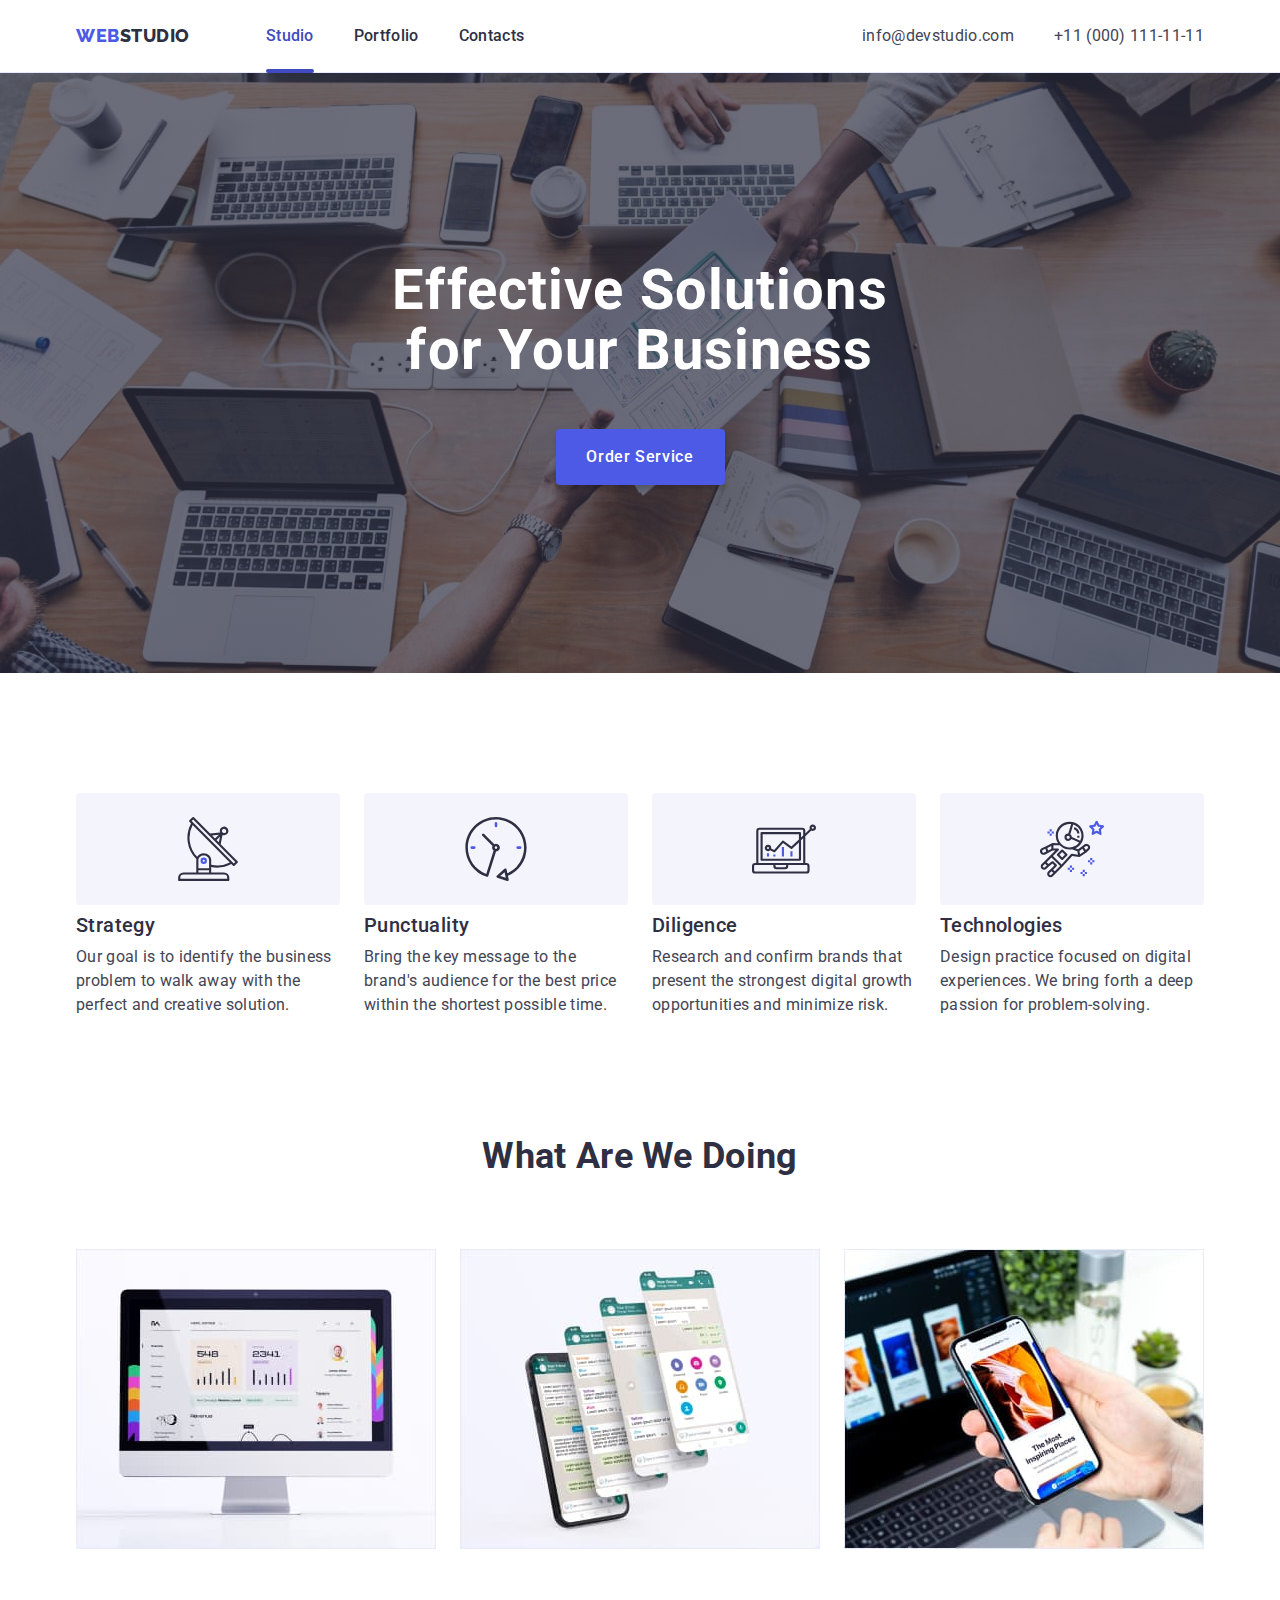
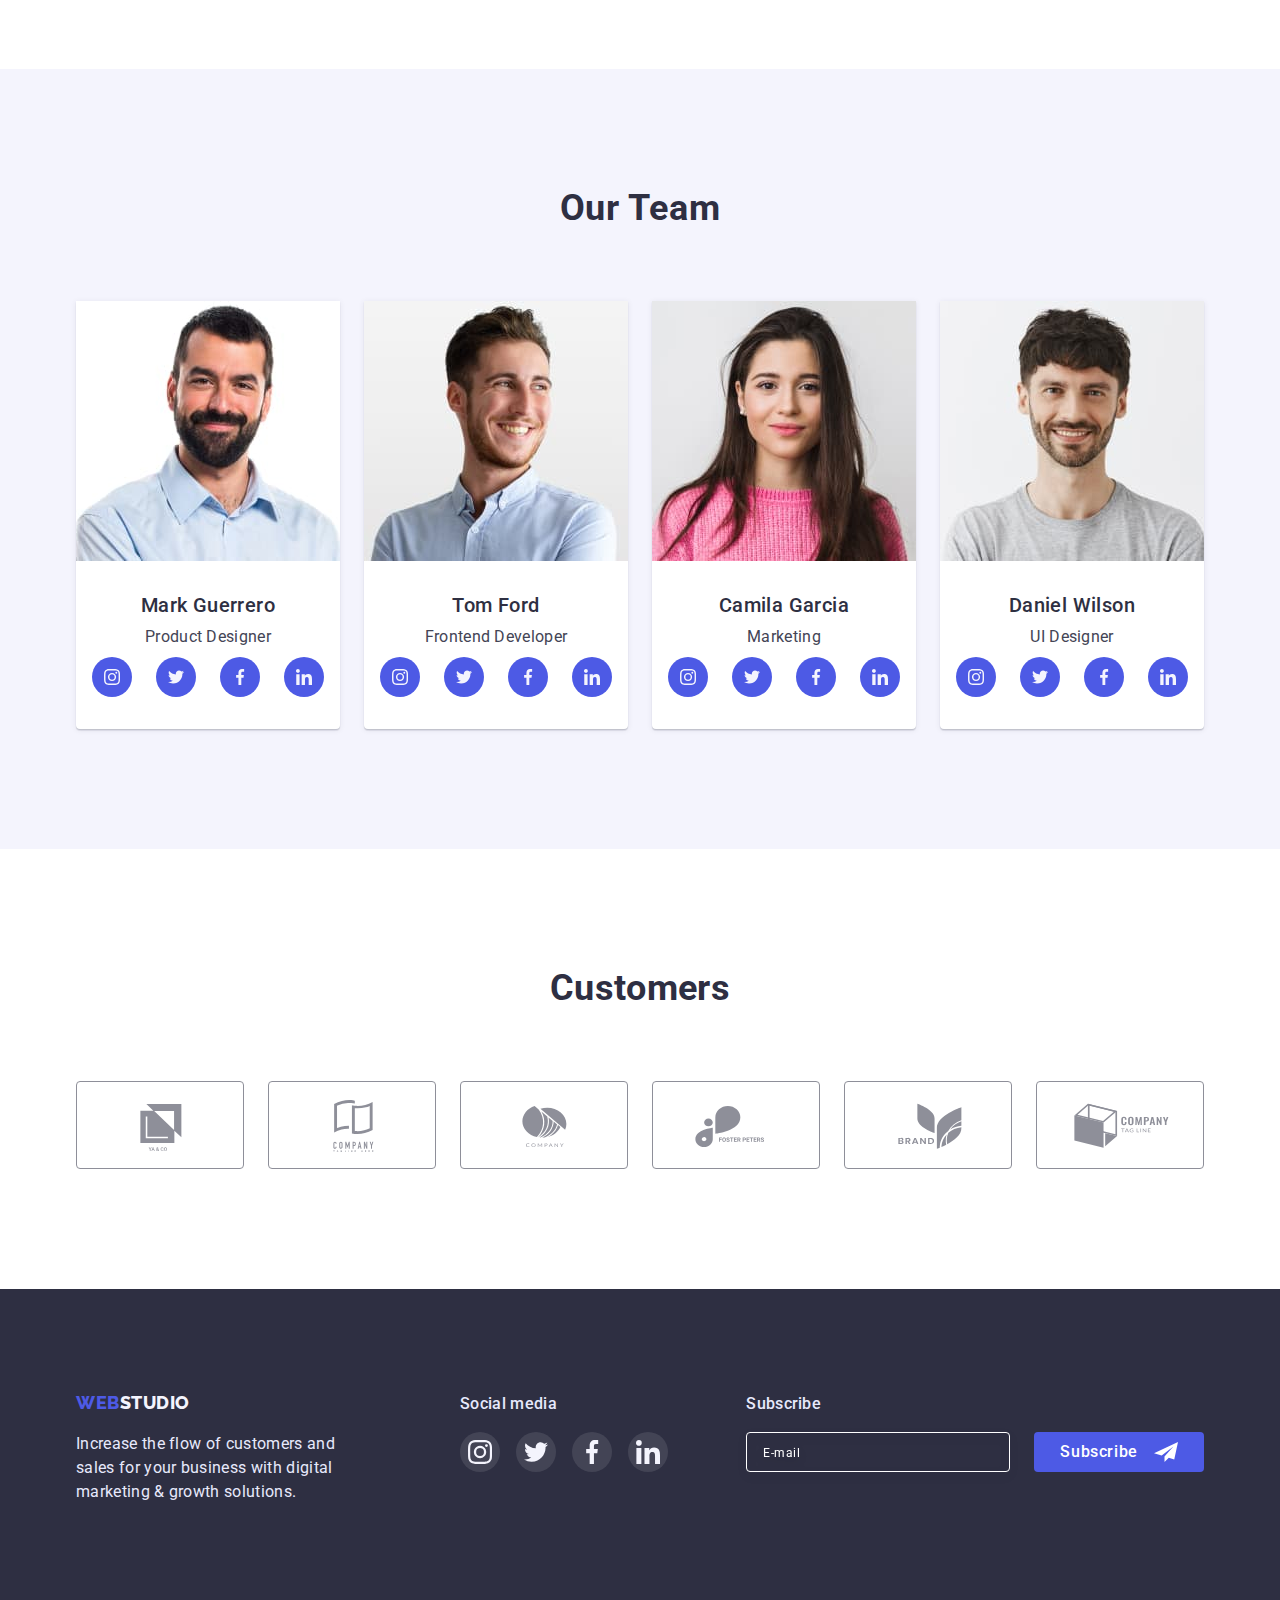
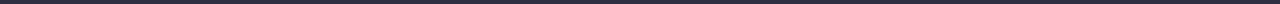
==== index.html @ b02ac288 "Initial commit" ====
<!DOCTYPE html>
<html lang="en">

<head>
    <meta charset="UTF-8">
    <meta http-equiv="X-UA-Compatible" content="IE=edge">
    <meta name="viewport" content="width=device-width, initial-scale=1.0">
    <title>Document</title>
    <link rel="preconnect" href="https://fonts.googleapis.com">
    <link rel="preconnect" href="https://fonts.gstatic.com" crossorigin>
    <link
        href="https://fonts.googleapis.com/css2?family=Raleway:wght@800&family=Roboto:wght@400;500;700;900&display=swap"
        rel="stylesheet">
    <link rel="stylesheet"
        href="https://cdnjs.cloudflare.com/ajax/libs/modern-normalize/1.1.0/modern-normalize.min.css">
    <link rel="stylesheet" href="./css/styles.css">
</head>

<body class="pages-one">
    <header class="header">
        <!-- Loogo and menu nav -->
        <div class="container main-nav">
            <nav class="nav  main-nav">
                <a class="nav-logo link" href="./index.html">Web<span class="nav-logo-letters">Studio</span></a>
                <ul class="nav-list list">
                    <li class="nav-item"><a class="nav-link link border-link-nav page-color-link"
                            href="./index.html">Studio</a></li>
                    <li class="nav-item"><a class="nav-link link" href="./portfolio.html">Portfolio</a></li>
                    <li class="nav-item"><a class="nav-link link" href="">Contacts</a></li>
                </ul>
            </nav>
            <!-- Call and mail -->
            <address class="adress ">
                <ul class="adress-list list">
                    <li class="adress-item"><a class="contact link"
                            href="mailto:info@devstudio.com">info@devstudio.com</a></li>
                    <li class="adress-item"><a class="contact link" href="tel:+110001111111">+11 (000) 111-11-11</a>
                    </li>
                </ul>
            </address>
        </div>
    </header>
    <main>
        <!-- Hero h1 button -->
        <section class="hero-style">
            <div class="container">
                <h1 class="hero-title">Effective Solutions for Your Business</h1>
                <button data-modal-open type="button" class="hero-buton">Order Service</button>
            </div>
        </section>
        <!-- Advantages -->
        <section class="advant section">
            <div class="container">
                <h2 hidden class="advant-primary-title">Advantages</h2>
                <ul class="advant-list list">
                    <li class="advant-item">
                        <div class="icon-advantage"><svg width="64" height="64">
                                <use href="./images/sprite.svg#icon-antenna"></use>
                            </svg>
                        </div>
                        <h3 class="advant-title title-three">Strategy</h3>
                        <p class="advant-text">Our goal is to identify the business problem to walk away with the
                            perfect
                            and creative solution.
                        </p>
                    </li>

                    <li class="advant-item">
                        <div class="icon-advantage"><svg width="64" height="64">
                                <use href="./images/sprite.svg#icon-clock"></use>
                            </svg></div>
                        <h3 class="advant-title title-three">Punctuality</h3>
                        <p class="advant-text">Bring the key message to the brand's audience for the best price within
                            the
                            shortest possible
                            time.</p>
                    </li>
                    <li class="advant-item">
                        <div class="icon-advantage"><svg width="64" height="64">
                                <use href="./images/sprite.svg#icon-diagram"></use>
                            </svg></div>
                        <h3 class="advant-title title-three">Diligence</h3>
                        <p class="advant-text">Research and confirm brands that present the strongest digital growth
                            opportunities and minimize
                            risk.</p>
                    </li>
                    <li class="advant-item">
                        <div class="icon-advantage"><svg width="64" height="64">
                                <use href="./images/sprite.svg#icon-astronaut"></use>
                            </svg></div>
                        <h3 class="advant-title title-three">Technologies</h3>
                        <p class="advant-text">Design practice focused on digital experiences. We bring forth a deep
                            passion
                            for
                            problem-solving.</p>
                    </li>
                </ul>
            </div>
        </section>
        <!-- What are we doing -->
        <section class="work section">
            <div class="container">
                <h2 class="work-title title-two">What are we doing</h2>
                <ul class="work-list list">
                    <li class="work-item">
                        <img src="./images/img_monitor.jpg" alt="Photo monitor" width="360" height="300">
                    </li>
                    <li class="work-item">
                        <img src="./images/img_phone.jpg" alt="Photo phone" width="360" height="300">
                    </li>
                    <li class="work-item">
                        <img src="./images/img_laptop_phone.jpg" alt="Photo laptop and phone" width="360" height="300">
                    </li>
                </ul>
            </div>
        </section>
        <!-- Our Team -->
        <section class="section team">
            <div class="container">
                <h2 class="team-title title-two">Our Team</h2>
                <ul class="team-list list">
                    <li class="team-item">

                        <img class="team-photo" src="./images/mark_guerrero.jpg" alt="Mark Guerrero" width="264"
                            height="260">

                        <div class="team-content">
                            <h3 class="team-name title-three">Mark Guerrero</h3>
                            <p class="team-text">Product Designer</p>
                            <ul class="social-list list">
                                <li class="social-item">
                                    <a href="" class="social-link">
                                        <svg class="social-item-icon" width="16" height="16">
                                            <use href="./images/sprite.svg#icon-instagram"></use>
                                        </svg>
                                    </a>
                                </li>

                                <li class="social-item">
                                    <a href="" class="social-link">
                                        <svg class="social-item-icon" width="16" height="16">
                                            <use href="./images/sprite.svg#icon-twitter"></use>
                                        </svg>
                                    </a>
                                </li>

                                <li class="social-item">
                                    <a href="" class="social-link">
                                        <svg class="social-item-icon" width="16" height="16">
                                            <use href="./images/sprite.svg#icon-facebook"></use>
                                        </svg>
                                    </a>
                                </li>

                                <li class="social-item">
                                    <a href="" class="social-link">
                                        <svg class="social-item-icon" width="16" height="16">
                                            <use href="./images/sprite.svg#icon-linkedin"></use>
                                        </svg>
                                    </a>
                                </li>
                            </ul>
                        </div>

                    </li>

                    <li class="team-item">
                        <img class="team-photo" src="./images/tom_ford.jpg" alt="Tom Ford" width="264" height="260">

                        <div class="team-content">
                            <h3 class="team-name title-three">Tom Ford</h3>
                            <p class="team-text">Frontend Developer</p>
                            <ul class="social-list list">
                                <li class="social-item">
                                    <a href="" class="social-link">
                                        <svg class="social-item-icon" width="16" height="16">
                                            <use href="./images/sprite.svg#icon-instagram"></use>
                                        </svg>
                                    </a>
                                </li>

                                <li class="social-item">
                                    <a href="" class="social-link">
                                        <svg class="social-item-icon" width="16" height="16">
                                            <use href="./images/sprite.svg#icon-twitter"></use>
                                        </svg>
                                    </a>
                                </li>

                                <li class="social-item">
                                    <a href="" class="social-link">
                                        <svg class="social-item-icon" width="16" height="16">
                                            <use href="./images/sprite.svg#icon-facebook"></use>
                                        </svg>
                                    </a>
                                </li>

                                <li class="social-item">
                                    <a href="" class="social-link">
                                        <svg class="social-item-icon" width="16" height="16">
                                            <use href="./images/sprite.svg#icon-linkedin"></use>
                                        </svg>
                                    </a>
                                </li>
                            </ul>
                        </div>

                    </li>

                    <li class="team-item">
                        <img class="team-photo" src="./images/camila_garcia.jpg" alt="Camila Garcia" width="264"
                            height="260">

                        <div class="team-content">
                            <h3 class="team-name title-three">Camila Garcia</h3>
                            <p class="team-text">Marketing</p>
                            <ul class="social-list list">
                                <li class="social-item">
                                    <a href="" class="social-link">
                                        <svg class="social-item-icon" width="16" height="16">
                                            <use href="./images/sprite.svg#icon-instagram"></use>
                                        </svg>
                                    </a>
                                </li>

                                <li class="social-item">
                                    <a href="" class="social-link">
                                        <svg class="social-item-icon" width="16" height="16">
                                            <use href="./images/sprite.svg#icon-twitter"></use>
                                        </svg>
                                    </a>
                                </li>

                                <li class="social-item">
                                    <a href="" class="social-link">
                                        <svg class="social-item-icon" width="16" height="16">
                                            <use href="./images/sprite.svg#icon-facebook"></use>
                                        </svg>
                                    </a>
                                </li>

                                <li class="social-item">
                                    <a href="" class="social-link">
                                        <svg class="social-item-icon" width="16" height="16">
                                            <use href="./images/sprite.svg#icon-linkedin"></use>
                                        </svg>
                                    </a>
                                </li>
                            </ul>
                        </div>

                    </li>

                    <li class="team-item">
                        <img class=" team-photo" src="./images/daniel_wilson.jpg" alt="Daniel Wilson" width="264"
                            height="260">

                        <div class="team-content">
                            <h3 class="team-name title-three">Daniel Wilson</h3>
                            <p class="team-text">UI Designer</p>
                            <ul class="social-list list">
                                <li class="social-item">
                                    <a href="" class="social-link link">
                                        <svg class="social-item-icon" width="16" height="16">
                                            <use href="./images/sprite.svg#icon-instagram"></use>
                                        </svg>
                                    </a>
                                </li>

                                <li class="social-item">
                                    <a href="" class="social-link link">
                                        <svg class="social-item-icon" width="16" height="16">
                                            <use href="./images/sprite.svg#icon-twitter"></use>
                                        </svg>
                                    </a>
                                </li>

                                <li class="social-item">
                                    <a href="" class="social-link link">
                                        <svg class="social-item-icon" width="16" height="16">
                                            <use href="./images/sprite.svg#icon-facebook"></use>
                                        </svg>
                                    </a>
                                </li>

                                <li class="social-item">
                                    <a href="" class="social-link link">
                                        <svg class="social-item-icon" width="16" height="16">
                                            <use href="./images/sprite.svg#icon-linkedin"></use>
                                        </svg>
                                    </a>
                                </li>
                            </ul>
                        </div>

                    </li>
                </ul>
            </div>
            <!-- Customer -->
        </section>
        <!-- Customer -->
        <section class="section">
            <div class="container">
                <h2 class="title-two work-title">Customers</h2>
                <ul class="customer-list list">
                    <li class="customer-item">
                        <a class="customer-link" href="">
                            <svg class="customer-item-icon" width="104" height="56">
                                <use href="./images/sprite.svg#logo-one "></use>
                            </svg>
                        </a>
                    </li>
                    <li class="customer-item">
                        <a class="customer-link link" href="">
                            <svg class="customer-item-icon" width="104" height="56">
                                <use href="./images/sprite.svg#logo-two "></use>
                            </svg>
                        </a>
                    </li>
                    <li class="customer-item">
                        <a class="customer-link link" href="">
                            <svg class="customer-item-icon" width="104" height="56">
                                <use href="./images/sprite.svg#logo-three "></use>
                            </svg>
                        </a>
                    </li>
                    <li class="customer-item">
                        <a class="customer-link link" href="">
                            <svg class="customer-item-icon" width="104" height="56">
                                <use href="./images/sprite.svg#logo-four "></use>
                            </svg>
                        </a>
                    </li>
                    <li class="customer-item">
                        <a class="customer-link link" href="">
                            <svg class="customer-item-icon" width="104" height="56">
                                <use href="./images/sprite.svg#logo-five "></use>
                            </svg>
                        </a>
                    </li>
                    <li class="customer-item">
                        <a class="customer-link link" href="">
                            <svg class="customer-item-icon" width="104" height="56">
                                <use href="./images/sprite.svg#logo-six "></use>
                            </svg>
                        </a>
                    </li>
                </ul>
            </div>
        </section>
    </main>
    <!-- Footer -->
    <footer class="footer">
        <div class="container footer-info">
            <div class="footer-logo">
                <a class="nav-logo-footer link" href="./index.html">Web<span class="logo-footer">Studio</span></a>
                <p class="text-footer">Increase the flow of customers and sales for your business with digital marketing
                    & growth solutions.</p>
            </div>
            <!-- social-list -->
            <div class="social-list-block">
                <p class="footer-name-social">Social media</p>
                <ul class="footer-social-list list">
                    <li class="footer-list-item">
                        <a href="" class="foter-social-link link">
                            <svg class="" width="24" height="24">
                                <use href="./images/sprite.svg#icon-instagram"></use>
                            </svg>
                        </a>
                    </li>

                    <li class="footer-list-item">
                        <a href="" class="foter-social-link link">
                            <svg class="" width="24" height="24">
                                <use href="./images/sprite.svg#icon-twitter"></use>
                            </svg>
                        </a>
                    </li>

                    <li class="footer-list-item">
                        <a href="" class="foter-social-link link">
                            <svg class="" width="24" height="24">
                                <use href="./images/sprite.svg#icon-facebook"></use>
                            </svg>
                        </a>
                    </li>

                    <li class="footer-list-item">
                        <a href="" class="foter-social-link link">
                            <svg class="" width="24" height="24">
                                <use href="./images/sprite.svg#icon-linkedin"></use>
                            </svg>
                        </a>
                    </li>

                </ul>
            </div>
            <!-- Subscribe -->
            <div class="block-subscribe">
                <p class="footer-name-social">Subscribe</p>
                <form class="form-subscribe">
                    <input type="email" aria-label="Input you email" id="input-email" class="subscr-email"
                        placeholder="E-mail" name="subscr-email">
                    <button type="submit" class="subscr-send-btn">Subscribe
                        <svg class="icon-subscripe" width="24" height="24">
                            <use href="./images/sprite.svg#icon-subscripe"></use>
                        </svg>
                    </button>

                </form>
            </div>
        </div>
    </footer>
    <!-- Backdrop -->
    <div data-modal class="backdrop is-hidden">
        <div class="modal">
            <button data-modal-close type="button" class="modal-close-btn">
                <svg class="modal-close-icon" width="8" height="8">
                    <use href="./images/sprite.svg#modal-close"></use>
                </svg>
            </button>
            <p class="title-modal-window">Leave your contacts and we will call you back</p>
            <form>
                <div class="block-user-name">
                    <label for="user-name" class="name-input">Name</label>
                    <div class="input-icon-position">
                        <input type="text" id="user-name" class="user-name input-size" name="user-name">
                        <svg class="input-icon" width="18" height="24">
                            <use href="./images/sprite.svg#person-black"></use>
                        </svg>
                    </div>

                </div>
                <div class="block-user-name">
                    <label for="user-phone" class="name-input">Phone</label>
                    <div class="input-icon-position">
                        <input type="tel" id="user-phone" class="user-phone input-size" name="user-phone">
                        <svg class="input-icon" width="18" height="24">
                            <use href="./images/sprite.svg#phone-black"></use>
                        </svg>
                    </div>

                </div>
                <div class="block-user-name">
                    <label for="user-email" class="name-input">Email</label>
                    <div class="input-icon-position">
                        <input type="email" id="user-email" class="user-email input-size" name="user-email">
                        <svg class="input-icon" width="18" height="24">
                            <use href="./images/sprite.svg#email-black"></use>
                        </svg>
                    </div>

                </div>
                <div class="block-user-coment">
                    <label for="user-coment" class="name-input">Comment</label>
                    <textarea name="comment" id="user-coment" cols="30" rows="10" class="user-coment"
                        placeholder="Text input"></textarea>
                </div>
                <div class="block-checkbox">
                    <input type="checkbox" id="check-privacy" class="check-input" name="Privacy Policy" value="
                        I confirm">
                    <label for="check-privacy" class="check-privacy">
                        <span class="border-check">
                            <svg class="icon-chek" width="10" height="8">
                                <use href="./images/sprite.svg#icon-chek"></use>
                            </svg>
                        </span>
                        <span>
                            I accept the terms and conditions of the
                            <a href="" class="link-privacy">Privacy Policy</a>
                        </span>
                    </label>
                </div>
                <button type="submit" class="btn-send">Send</button>

            </form>

        </div>
    </div>

    <script src="./js/modal.js"></script>
</body>

</html>
---- css/styles.css ----
/*---------- CSS variables------------ */
:root{
    /* Basic color text  */
    --color-text: #434455;
    /* Color title  */
    --color-title: #2E2F42;
    /* Basic fon page */
    --color-pages: #FFFFFF;
    /* Color link */
    --color-link:#2E2F42;
    /* Color link focus & hover */
    --color-link-focus:#404BBF;
    /* Color batton  */
    --color-btn-normal: #F4F4FD;
    --color-btn-focus: #404BBF;
    --text-btn-normal: #4D5AE5;
    --text-btn-focus: #FFFFFF;
    /*--- Set gep---- */
    --set-gep-colum: 24px;
    --set-gep-row: 48px;
    --time-and-cubic: 250ms cubic-bezier(0.4, 0, 0.2, 1);
}
h1,h2,h3,h4,p{
    margin-top: 0;
    margin-bottom: 0;
}
ul,ol{
    margin-top: 0;
    margin-bottom: 0;
    margin-left: 0;
}

img{
    display: block;
    max-width: 100%;
    height: auto;
}

/*------- Color tex & body-----------  */
body{
    background-color: var(--color-pages);
    color: var(--color-text);
    font-family: Roboto, sans-serif;
    line-height: 1.5;
    letter-spacing: 0.02em;
}
/* Container set  */
.container {
    margin-left: auto;
    margin-right: auto;
    max-width: 1158px;
    padding-left: 15px;
    padding-right: 15px;
}

/* Section Set */
.section {
    padding-top: 120px;
    padding-bottom: 120px;
}

/*---------- List none-------------- */
.list{
    list-style: none;
    padding: 0;
    margin: 0;
}

.link{
    text-decoration: none;
}

/*----------- Style logo----------- */
.nav-logo {
    display: block;
    padding-top: 24px;
    padding-bottom: 24px;
    margin-right: 76px;
    
    color: #4D5AE5;
    font-family: Raleway, sans-serif;
    text-transform: uppercase;
    font-size: 18px;
    line-height: 1.17;
    font-weight: 800;
    letter-spacing: 0.03em;
}
.nav-logo-letters{
    color:#2e2f42;
}

/*-------- Menu nav----------- */
.header{
    border-bottom: solid 1px #E7E9FC;
    box-shadow: 0px 2px 1px rgba(46, 47, 66, 0.08),
    0px 1px 1px rgba(46, 47, 66, 0.16), 
    0px 1px 6px rgba(46, 47, 66, 0.08);
}
.main-nav{
    display: flex;
    align-items: center;
    justify-content: space-between;
}
.nav-link{
    display: block;
    padding-top: 24px;
    padding-bottom: 24px;
    color: var(--color-link);
    font-weight: 500;
    font-size: 16px;
    line-height: 1.5;
    transition: color var(--time-and-cubic) ;
}
.page-color-link{
    color: rgba(64, 75, 191, 1);
}

.nav-link:hover,
.nav-link:focus {
    color: var(--color-link-focus)
}

.nav-item{
    position: relative;
}
.border-link-nav::after{
    display: inline-block;
    width: 100%;
    content: "";
    border: 2px solid rgba(64, 75, 191, 1);
    border-radius: 2px;
    position: absolute;
    left: 0;
    bottom: -1px;
}

.nav-list{
    display: flex;   
}
.nav-item:not(:last-child){
    margin-right: 40px;
}

/*--------- Address------------ */

.adress-list {
    display: flex;
}
.adress{
    font-style: normal;
}
.adress-item:not(:last-child){
    margin-right: 40px;
}
.contact{
    display: block;
    padding-top: 24px;
    padding-bottom: 24px;
    color: #434455;
    font-size: 16px;
    line-height: 1.5;
    letter-spacing: 0.02em;
    transition: color var(--time-and-cubic) ;
}
.contact:hover,
.contact:focus{
    color: #404BBF;
}

/*------------ Hero------------  */

.hero-style{
    margin-left: auto;
    margin-right: auto;
    max-width: 1440px;
    height: 600px;
    background-image: linear-gradient(to right, rgba(46, 47, 66, 0.7), rgba(46, 47, 66, 0.7)),
    url(../images/people-office.jpg);
    background-repeat: no-repeat;
    background-position: center;
    background-size: cover;
    background-color: #2E2F42;

    padding-bottom: 188px;
    padding-top: 188px;
    text-align: center; 
}
.hero-title{
    font-size: 56px;
    line-height: 1.07;
    color: #FFFFFF;
    letter-spacing: 0.02em;
    margin-bottom: 48px;
    max-width: 496px;        /*  provisional style */
    margin-left: auto;       /*  provisional style */
    margin-right: auto;      /*  provisional style */
}
.hero-buton{
    background: #4D5AE5;
    font-family: Roboto, sans-serif;
    border: none;
    box-shadow: 0px 4px 4px rgba(0, 0, 0, 0.15);
    border-radius: 4px;
    min-width: 169px;
    height: 56px;
    font-weight: 500;
    font-size: 16px;
    line-height: 1.5;
    letter-spacing: 0.04em;
    color: #FFFFFF;
    cursor: pointer;
    transition: background-color var(--time-and-cubic);
}
.hero-buton:focus,
.hero-buton:hover{
    background-color: #404BBF;
}


/*------------ Title------------  */

.advant-primary-title{
    text-align: center;
    letter-spacing: 0.02em;
}

.work-title{
    text-align: center;
    text-transform: capitalize; 
}
.title-two{ 
    color: var(--color-title);
    font-size: 36px;
    line-height: 1.11;     
    margin-bottom: 72px;
}
.title-three{   
    color: var(--color-title);
    font-weight: 500;
    font-size: 20px;
    line-height: 1.2;
    letter-spacing: 0.02em;
}
.team-title{
    text-align: center;
    letter-spacing: 0.02em;
    text-transform: capitalize;
}
/* Advantages */
.advant-list{
    display: flex;
    flex-wrap: wrap;
    gap: 24px;
}
.advant-item{
    flex-basis: calc( (100% - 72px) / 4 );
}
.advant-title{
    margin-bottom: 8px;
}
.icon-advantage{
    border-radius: 4px;
    background-color: #F4F4FD;
    display: flex;
    height: 112px;
    align-items: center;
    justify-content: center;
    margin-bottom: 8px;

}

/* What are we doing */
.work{
    padding-top: 0;
}
.work-list{
    display: flex;
    flex-wrap: wrap;
    gap: 24px;
}
.work-item{
    flex-basis: calc((100% - 48px) / 3);
}

/* Our Team */
.team-list{
    display: flex;
    flex-wrap: wrap;
    gap: 24px;
}
.team-item{
    flex-basis: calc((100% - 72px) / 4);
    background-color: #FFFFFF;
    box-shadow: 0px 1px 6px rgba(46, 47, 66, 0.08),
     0px 1px 1px rgba(46, 47, 66, 0.16),
      0px 2px 1px rgba(46, 47, 66, 0.08);
    border-radius: 0px 0px 4px 4px;
}

.team-content{
    padding: 32px 16px 32px 16px;
    text-align: center;
}

.team{
    background-color: #F4F4FD;
}

.team-name{
    margin-bottom: 8px;
}

.social-list{
    display: flex;
    justify-content: center;
    gap: 24px;
    margin-top: 8px;
    
}
.social-item{
    width: 40px;
    height: 40px;
}
.social-link{
    display: flex;
    justify-content: center;
    align-items: center;
    width: 100%;
    height: 100%;
    border-radius: 50%;
    background-color: #4D5AE5;
    transition: background-color var(--time-and-cubic);
}
.social-link:hover,
.social-link:focus{
    background-color: #404BBF;
}

/* Customer */
.customer-list{
    display: flex;
    justify-content: center;
    gap: 24px;

}

.customer-item{
width: 168px;
height: 88px;
}

.customer-link{
display: flex;
justify-content: center;
align-items: center;
width: 100%;
height: 100%;
fill: #8E8F99;
border: 1px solid #8E8F99;
border-radius: 4px;
transition: fill var(--time-and-cubic), border-color var(--time-and-cubic);
}

.customer-link:hover,
.customer-link:focus{
    fill: #404BBF;
    border-color: #404BBF;
}

/*------------ Footer------------  */
.footer {
    padding-top: 100px;
    padding-bottom: 100px;

    background-color: #2E2F42;
    color: #E7E9FC;
}
.footer-info{
    display: flex;
    align-items: baseline;
}
.nav-logo-footer {
    color: #4d5ae5;
    font-family: Raleway, sans-serif;
    text-transform: uppercase;
    font-size: 18px;
    line-height: 1.17;
    font-weight: 800;
    align-items: center;
    letter-spacing: 0.03em;
    display: inline-block;
    margin-bottom: 16px;
}
.logo-footer {
    color: #F4F4FD;
    font-size: 18px;
    line-height: 1.5;
}
.text-footer {
    max-width: 264px;
}
.footer-logo{
    margin-right: 120px;
}
.footer-social-list{
    display: flex;
    gap: 16px;
}
.footer-list-item{
    width: 40px;
    height: 40px;
}
.foter-social-link{
    display: flex;
    justify-content: center;
    align-items: center;
    width: 100%;
    height: 100%;
    border-radius: 50%;
    background-color: rgba(255, 255, 255, 0.1);
    transition: background-color var(--time-and-cubic);
}
.foter-social-link:hover,
.foter-social-link:focus{
    background-color: #31D0AA;
}
.footer-name-social{
    font-weight: 500;
    font-size: 16px;
    margin-bottom: 16px;
}



/*------ Subscribe */
.block-subscribe{
    margin-left: auto;
}

.form-subscribe{
    display: flex;
    align-items: center;
}

.subscr-email{
    height: 40px;
    min-width: 264px;
    padding-left: 16px;
    color: #FFFFFF;
    margin-right: 24px;

    border: 1px solid #FFFFFF;
    filter: drop-shadow(0px 4px 4px rgba(0, 0, 0, 0.15));
    border-radius: 4px;
    background-color: transparent;  
}

.subscr-email::placeholder{
    color: #FFFFFF;
    opacity: 1;
    font-weight: 400;
    font-size: 12px;
    line-height: 1.5;
    letter-spacing: 0.04em;
}

.subscr-send-btn {
    display: flex;
    font-weight: 500;
    font-size: 16px;
    line-height: 1.5;
    letter-spacing: 0.04em;

    min-width: 165px;
    height: 40px;
    background: #4D5AE5;
    border-radius: 4px;
    border-color: transparent;
    color: #FFFFFF;
    justify-content: start;
    align-items: center;
    padding-left: 24px;
    padding-right: 48px;
    transition: background-color var(--time-and-cubic), color var(--time-and-cubic),
    border-color var(--time-and-cubic), box-shadow var(--time-and-cubic);
}

.subscr-send-btn:focus,
.subscr-send-btn:hover {
    background-color: var(--color-btn-focus);
    color: var(--text-btn-focus);
    border-color: transparent;
    box-shadow: 0px 3px 1px rgba(0, 0, 0, 0.1),
        0px 2px 1px rgba(0, 0, 0, 0.08),
        0px 2px 2px rgba(0, 0, 0, 0.12);
}
.subscr-send-btn{
    display: flex;
    gap: 16px;
    padding: 8px 24px 8px 24px;
    cursor: pointer;
}

/*---------Portfolio---------  */


/* -----Button and color----- */

.button {
    background-color: var(--color-btn-normal);
    color: var(--text-btn-normal);
    font-family: Roboto, sans-serif;
    font-weight: 500;
    font-size: 16px;
    line-height: 1.5;
    letter-spacing: 0.04em;
    cursor: pointer;
    border: 1px solid #E7E9FC;
    border-radius: 4px;
    padding: 12px 24px 12px 24px;
    transition: background-color var(--time-and-cubic), color var(--time-and-cubic), 
    border-color var(--time-and-cubic), box-shadow var(--time-and-cubic);
}

.button:focus,
.button:hover {
    background-color: var(--color-btn-focus);
    color: var(--text-btn-focus);
    border-color: transparent;
    box-shadow: 0px 3px 1px rgba(0, 0, 0, 0.1),
    0px 2px 1px rgba(0, 0, 0, 0.08),
    0px 2px 2px rgba(0, 0, 0, 0.12);
}

.btn-filter{
    display: flex;
    justify-content: center;
    margin-bottom: 72px;
}


.btn-item:not(:last-child){
    margin-right: var(--set-gep-colum);
}

/* --------Portfolio list------ */

.portfoli-section{
    padding-top: 96px;
    padding-bottom: 120px;
}
.portfolio-list{
    display: flex;
    flex-wrap: wrap;
    margin-left: calc(-1 * var(--set-gep-colum)); 
    margin-top: calc(-1 * var(--set-gep-row));  
}

.portfolio-item{
    flex-basis: calc(100% / 3 - (var(--set-gep-colum)));
    margin-left: var(--set-gep-colum);
    margin-top: var(--set-gep-row);
    
}
.portfolio-link{
    display: block;
    transition: box-shadow var(--time-and-cubic);
}

.portfolio-link:hover,
.portfolio-link:focus{
    box-shadow: 0px 1px 6px rgba(46, 47, 66, 0.08), 
    0px 1px 1px rgba(46, 47, 66, 0.16), 
    0px 2px 1px rgba(46, 47, 66, 0.08);
}

.card-content{
    padding: 32px 16px 32px 16px;
    border: 1px solid #E7E9FC;
    border-top: none;
}

.portfolio-text{
    margin-top: 8px;
    color: var(--color-text);
    font-size: 16px;
    line-height: 1.5;
    letter-spacing: 0.02em;   
}
.card-portfolio{
    position: relative;
    overflow: hidden;
}
/* ------Overflow card portfolio--------- */

.overflow{
    color: rgba(244, 244, 253, 1);
    padding-top: 40px;
    padding-left: 32px;
    padding-right: 32px;

    width: 100%;
    height: 100%;

    background-color: rgba(77, 90, 229, 1);
    position: absolute;
    
   transition: transform var(--time-and-cubic);

}

.portfolio-link:hover .overflow,
.portfolio-link:focus .overflow{
    transform: translateY(-100%);
}

/* --------Modal window------ */
.backdrop{
    position: fixed;
    top: 0;
    left: 0;
    z-index: 100;
    width: 100%;
    height: 100%;
    background-color: rgba(46, 47, 66, 0.4);
    transition: opacity var(--time-and-cubic), visibility var(--time-and-cubic);
}
.modal{
    position: absolute;
    top: 50%;
    left: 50%;

    padding: 72px 24px 24px 24px;
    text-align: center;

    transform: translate(-50%, -50%) skewX(0deg);;
    transition: transform var(--time-and-cubic);
    
    width: 408px;
    min-height: 576px;
    background-color: #FCFCFC;

    border-radius: 4px;

    box-shadow: 0px 1px 1px rgba(0, 0, 0, 0.14), 0px 1px 3px 
    rgba(0, 0, 0, 0.12), 0px 2px 1px 
    rgba(0, 0, 0, 0.2); 
    

}

.backdrop.is-hidden .modal{
    transform: translate(-50%, -50%) skewX(30deg);
} 
.modal-close-btn{
    display: flex;
    justify-content: center;
    align-items: center;

    position: absolute;
    top: 24px;
    right: 24px;

    width: 24px;
    height: 24px;
    background-color: transparent;
    padding: 0;

    border: 1px solid rgba(0, 0, 0, 0.1);
    border-radius: 50%;
    fill: rgba(46, 47, 66, 1);

    transition: background-color var(--time-and-cubic), 
    border-color var(--time-and-cubic), fill var(--time-and-cubic);
}

.modal-close-btn:hover,
.modal-close-btn:focus{
    border-color: rgba(64, 75, 191, 1);
    background-color: rgba(64, 75, 191, 1);
    fill: rgba(255, 255, 255, 1);
    cursor: pointer;
}

.is-hidden{
    opacity: 0;
    visibility: hidden;
    pointer-events: none;
}
/*------- Input modal--------  */
.title-modal-window{
    font-weight: 500;
    margin-bottom: 16px;
    line-height: 1.5;
    text-align: center;
    letter-spacing: 0.02em;
    color: #2E2F42;
}

.name-input{
    font-weight: 400;
    font-size: 12px;
    line-height: 1.16;
    letter-spacing: 0.04em;
    color: #8E8F99;

    display: block;
    margin-bottom: 4px;
}

.block-user-name{
    display: block;
    margin-bottom: 8px;
    text-align: start;
}
.block-user-coment{
    margin-bottom: 16px;
    text-align: start;
    position: relative;
    padding: 0;
}
.block-checkbox{
    margin-bottom: 24px;
}
.input-icon-position{
   position: relative; 
}

.input-icon{
    display: inline-block;
    position: absolute;
    left: 16px;
    top: 50%;
    transform: translateY(-50%);
    fill: #2E2F42;
}

.input-size{
    width: 100%;
    height: 40px;
    padding-left: 38px;
    border: transparent;
    border: 1px solid rgba(46, 47, 66, 0.2);
    border-radius: 4px;
    outline: transparent;
}
/* -----------border focus----------*/
.input-size:focus,
.user-coment:focus{
border-color: rgba(77, 90, 229, 1);
}

.input-size:focus + .input-icon{
    fill: #4D5AE5;
    
}
.user-coment{
    display: block;
    width: 100%;
    height: 120px;

    font-weight: 400;
    font-size: 12px;
    line-height: 1.16;
    letter-spacing: 0.04em;
    padding-top: 8px;
    padding-left: 16px;
    padding-right: 16px;
    resize: none;
    border: transparent;
    border: 1px solid rgba(46, 47, 66, 0.2);
    border-radius: 4px;
    outline: transparent;
}
.user-coment::placeholder{
    font-weight: 400;
    font-size: 12px;
    line-height: 1.17;
    letter-spacing: 0.04em;
    color: rgba(46, 47, 66, 0.4);
}
/* ---------Chek box Privacy Policy -----------*/
.check-privacy{
    display: flex;
    align-items: baseline;
    font-weight: 400;
    font-size: 12px;
    line-height: 1.16;
    letter-spacing: 0.04em;
    color: #8E8F99;

}
/* -----------border-check custom----------*/
.border-check{
    display: flex;
    align-items: center;
    justify-content: center;

    width: 16px;
    height: 16px;
    border: 1px solid #2E2F42;
    border-radius: 2px;
    margin-right: 8px;
    
    fill: transparent;

    transition: background-color var(--time-and-cubic),
    border var(--time-and-cubic), fill var(--time-and-cubic);
}
/* -----------check original hiden----------*/
.check-input{
    position: absolute;
    width: 1px;
    height: 1px;
    margin: -1px;
    border: 0;
    padding: 0;
    
    white-space: nowrap;
    clip-path: inset(100%);
    clip: rect(0 0 0 0);
    overflow: hidden;
}

/* -----------Checked custom checkbox----------*/

.check-input:checked  + .check-privacy .border-check{
    border: none;
    background-color: #404BBF;
    fill: #F4F4FD;
}
/* -----------Style link Privacy Policy----------*/
.link-privacy{
    color: #4D5AE5;
    transition: var(--time-and-cubic);
}
.link-privacy:hover, .link-privacy:focus{
    color: var(--color-link-focus)
}

/* ---------Btn-modal---------- */
.btn-send{

    min-width: 169px;
    height: 56px;

    font-weight: 500;
    font-size: 16px;
    line-height: 1.5;
    letter-spacing: 0.04em;
    color: #FFFFFF;

    background: #4D5AE5;
    box-shadow: 0px 4px 4px rgba(0, 0, 0, 0.15);
    border-radius: 4px;
    border-color: transparent;
    padding: 16px 32px;
    cursor: pointer;
    transition: background-color var(--time-and-cubic), color var(--time-and-cubic),
    border-color var(--time-and-cubic), box-shadow var(--time-and-cubic);
}

.btn-send:hover,
.btn-send:focus{
    background-color: var(--color-btn-focus);
    color: var(--text-btn-focus);
    border-color: transparent;
    box-shadow: 0px 4px 4px rgba(0, 0, 0, 0.15);
}
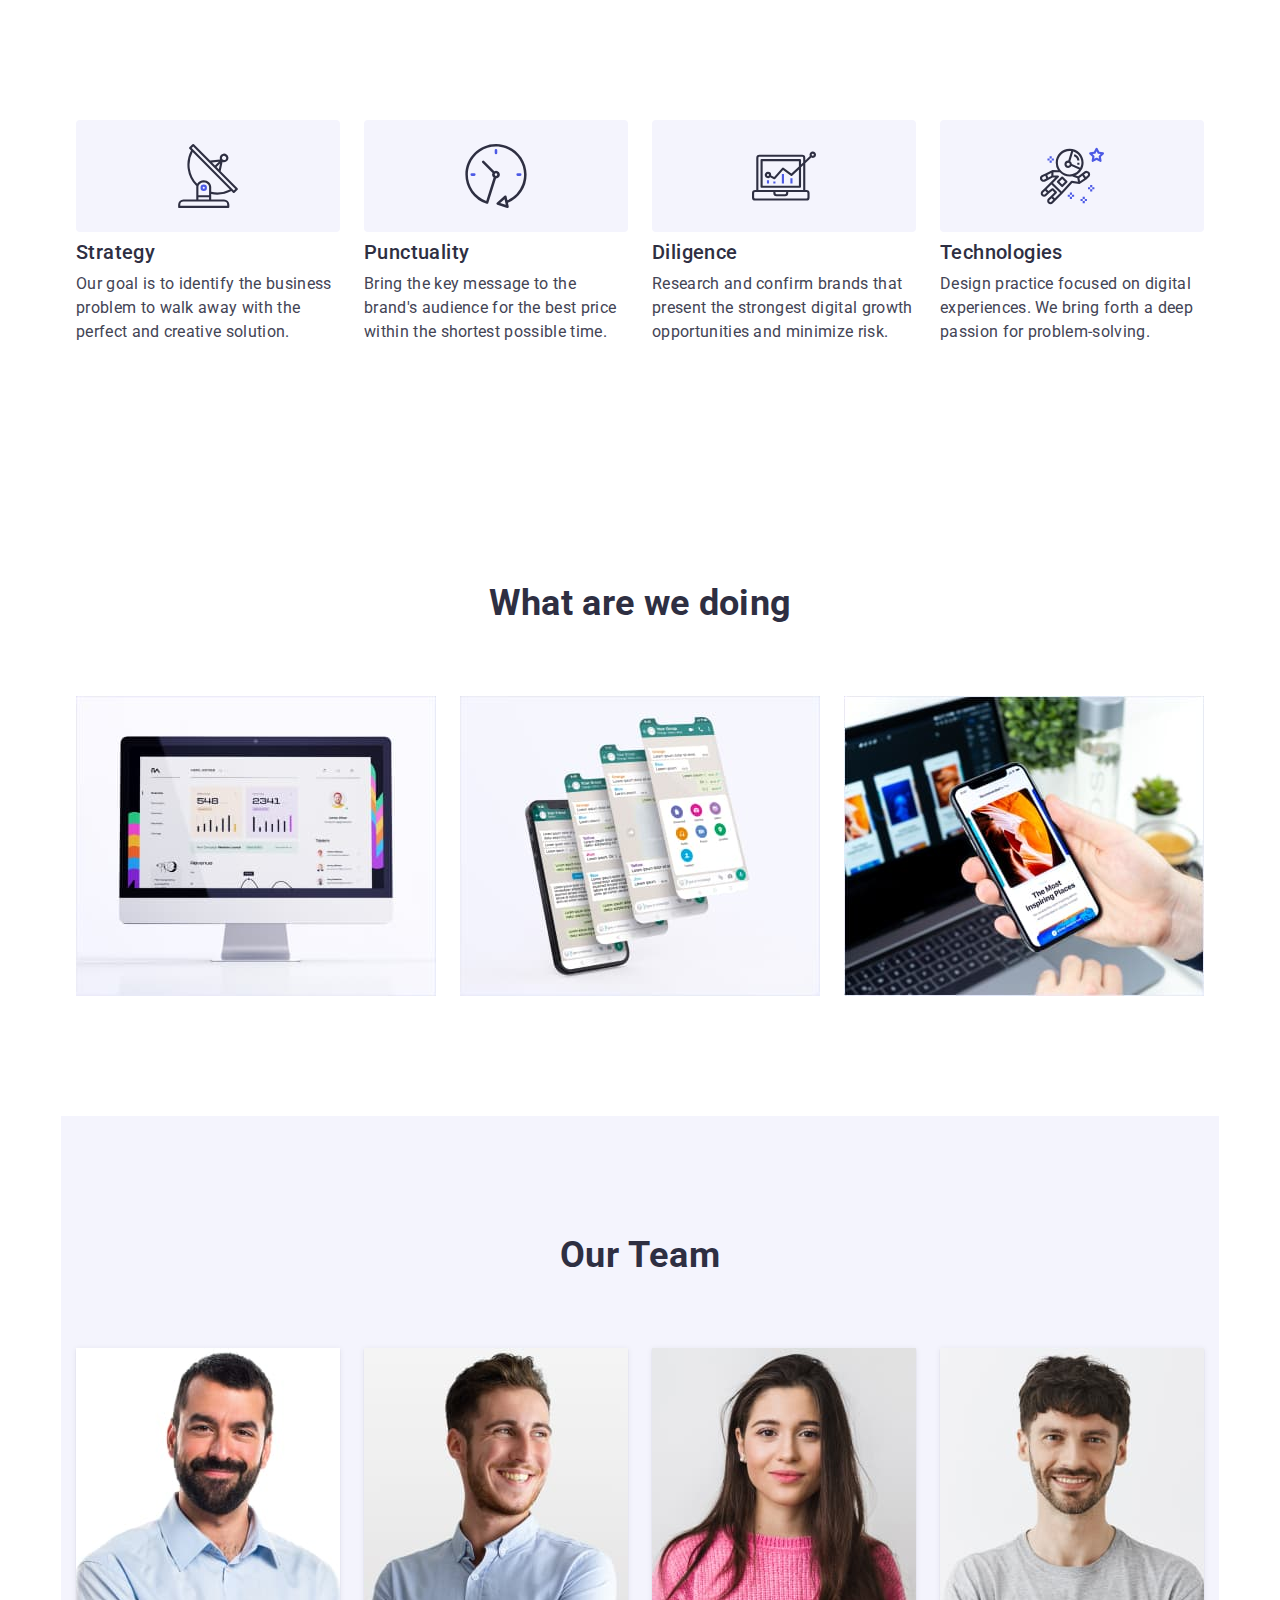
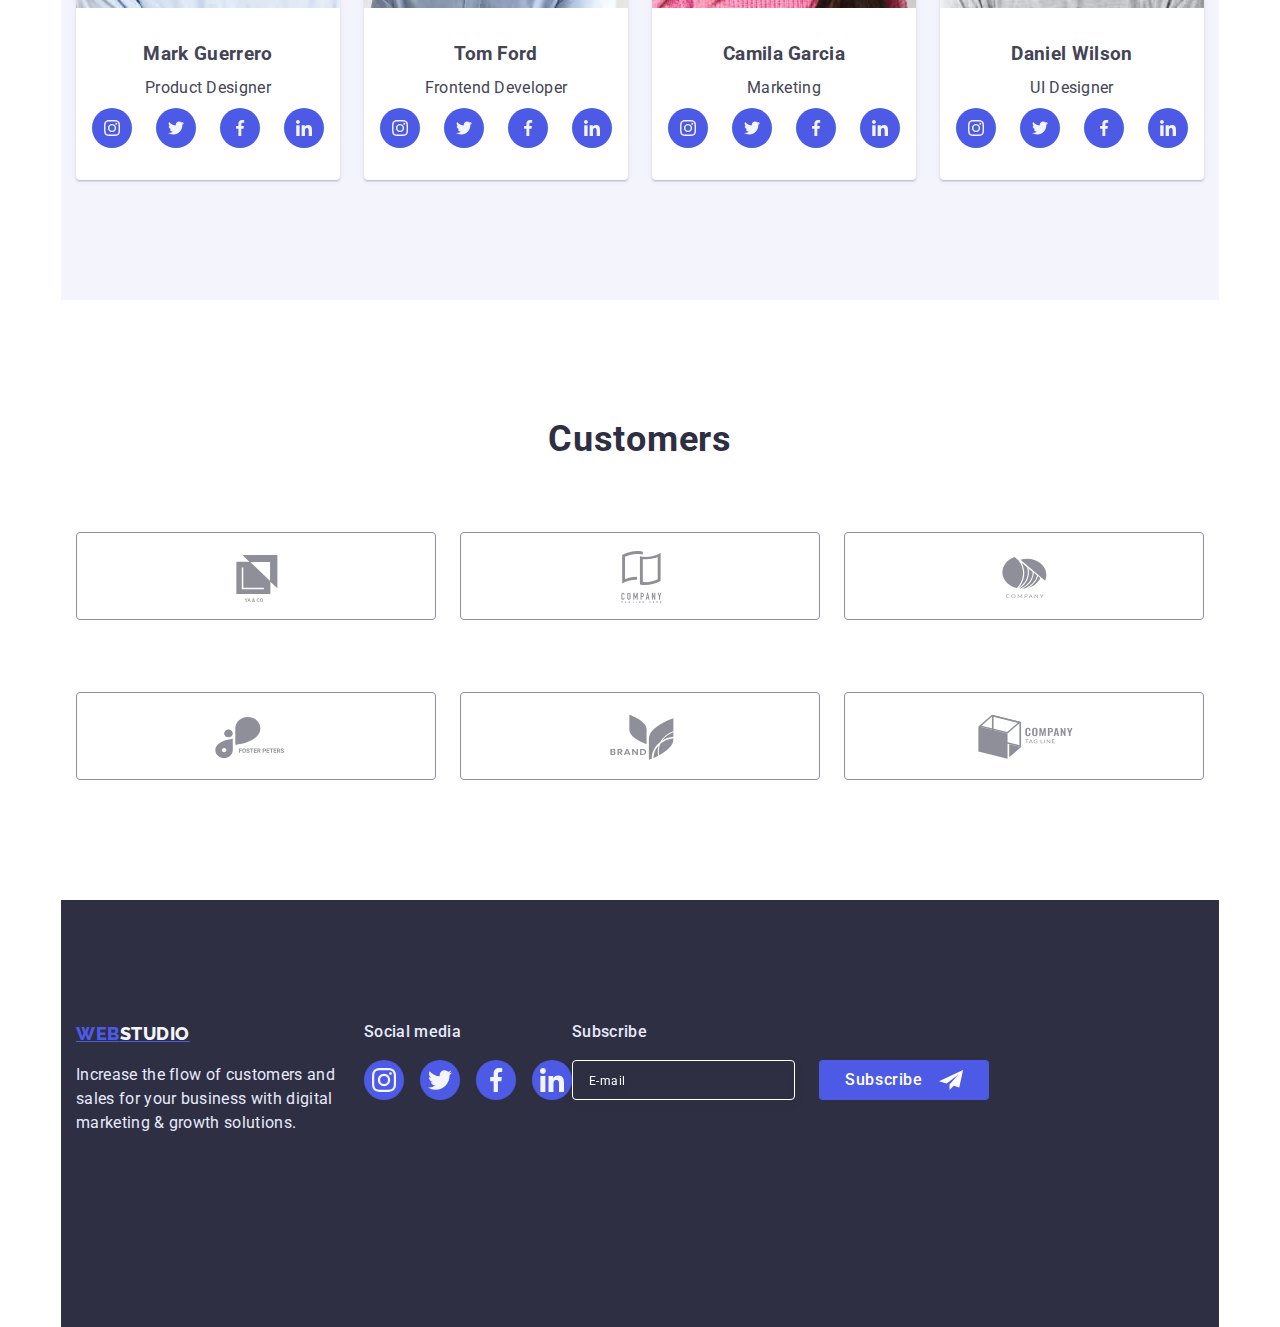
==== commit 1ddb1689: "Finished Section Advantage, Our work, Our Team" ====
--- a/index.html
+++ b/index.html
@@ -17,9 +17,9 @@
 </head>
 
 <body class="pages-one">
+    <!-- Loogo and menu nav -->
     <header class="header">
-        <!-- Loogo and menu nav -->
-        <div class="container main-nav">
+        <!-- <div class="container main-nav">
             <nav class="nav  main-nav">
                 <a class="nav-logo link" href="./index.html">Web<span class="nav-logo-letters">Studio</span></a>
                 <ul class="nav-list list">
@@ -29,7 +29,6 @@
                     <li class="nav-item"><a class="nav-link link" href="">Contacts</a></li>
                 </ul>
             </nav>
-            <!-- Call and mail -->
             <address class="adress ">
                 <ul class="adress-list list">
                     <li class="adress-item"><a class="contact link"
@@ -38,27 +37,27 @@
                     </li>
                 </ul>
             </address>
-        </div>
+        </div> -->
     </header>
     <main>
         <!-- Hero h1 button -->
-        <section class="hero-style">
+        <!-- <section class="hero-style">
             <div class="container">
                 <h1 class="hero-title">Effective Solutions for Your Business</h1>
                 <button data-modal-open type="button" class="hero-buton">Order Service</button>
             </div>
-        </section>
+        </section> -->
         <!-- Advantages -->
         <section class="advant section">
-            <div class="container">
+            <div class="container ">
                 <h2 hidden class="advant-primary-title">Advantages</h2>
-                <ul class="advant-list list">
+                <ul class="advant-list">
                     <li class="advant-item">
                         <div class="icon-advantage"><svg width="64" height="64">
                                 <use href="./images/sprite.svg#icon-antenna"></use>
                             </svg>
                         </div>
-                        <h3 class="advant-title title-three">Strategy</h3>
+                        <h3 class="title-section-advant">Strategy</h3>
                         <p class="advant-text">Our goal is to identify the business problem to walk away with the
                             perfect
                             and creative solution.
@@ -69,7 +68,7 @@
                         <div class="icon-advantage"><svg width="64" height="64">
                                 <use href="./images/sprite.svg#icon-clock"></use>
                             </svg></div>
-                        <h3 class="advant-title title-three">Punctuality</h3>
+                        <h3 class="title-section-advant">Punctuality</h3>
                         <p class="advant-text">Bring the key message to the brand's audience for the best price within
                             the
                             shortest possible
@@ -79,7 +78,7 @@
                         <div class="icon-advantage"><svg width="64" height="64">
                                 <use href="./images/sprite.svg#icon-diagram"></use>
                             </svg></div>
-                        <h3 class="advant-title title-three">Diligence</h3>
+                        <h3 class="title-section-advant">Diligence</h3>
                         <p class="advant-text">Research and confirm brands that present the strongest digital growth
                             opportunities and minimize
                             risk.</p>
@@ -88,7 +87,7 @@
                         <div class="icon-advantage"><svg width="64" height="64">
                                 <use href="./images/sprite.svg#icon-astronaut"></use>
                             </svg></div>
-                        <h3 class="advant-title title-three">Technologies</h3>
+                        <h3 class="title-section-advant">Technologies</h3>
                         <p class="advant-text">Design practice focused on digital experiences. We bring forth a deep
                             passion
                             for
@@ -97,10 +96,12 @@
                 </ul>
             </div>
         </section>
-        <!-- What are we doing -->
+
+        <!-- WHAT ARE WE DOING -->
+
         <section class="work section">
             <div class="container">
-                <h2 class="work-title title-two">What are we doing</h2>
+                <h2 class="title-work-section">What are we doing</h2>
                 <ul class="work-list list">
                     <li class="work-item">
                         <img src="./images/img_monitor.jpg" alt="Photo monitor" width="360" height="300">
@@ -114,20 +115,18 @@
                 </ul>
             </div>
         </section>
-        <!-- Our Team -->
-        <section class="section team">
+        <!-- SECTION OUR TEAM -->
+        <section class="section-team section">
             <div class="container">
-                <h2 class="team-title title-two">Our Team</h2>
-                <ul class="team-list list">
+                <h2 class="title-section-mobile">Our Team</h2>
+                <ul class="team-list">
                     <li class="team-item">
-
                         <img class="team-photo" src="./images/mark_guerrero.jpg" alt="Mark Guerrero" width="264"
                             height="260">
-
                         <div class="team-content">
                             <h3 class="team-name title-three">Mark Guerrero</h3>
                             <p class="team-text">Product Designer</p>
-                            <ul class="social-list list">
+                            <ul class="social-list">
                                 <li class="social-item">
                                     <a href="" class="social-link">
                                         <svg class="social-item-icon" width="16" height="16">
@@ -161,9 +160,7 @@
                                 </li>
                             </ul>
                         </div>
-
-                    </li>
-
+                    </li>
                     <li class="team-item">
                         <img class="team-photo" src="./images/tom_ford.jpg" alt="Tom Ford" width="264" height="260">
 
@@ -206,7 +203,6 @@
                         </div>
 
                     </li>
-
                     <li class="team-item">
                         <img class="team-photo" src="./images/camila_garcia.jpg" alt="Camila Garcia" width="264"
                             height="260">
@@ -247,6 +243,7 @@
                                     </a>
                                 </li>
                             </ul>
+
                         </div>
 
                     </li>
@@ -296,13 +293,12 @@
                     </li>
                 </ul>
             </div>
-            <!-- Customer -->
         </section>
         <!-- Customer -->
         <section class="section">
             <div class="container">
-                <h2 class="title-two work-title">Customers</h2>
-                <ul class="customer-list list">
+                <h2 class="title-section-mobile">Customers</h2>
+                <ul class="customer-list">
                     <li class="customer-item">
                         <a class="customer-link" href="">
                             <svg class="customer-item-icon" width="104" height="56">
@@ -350,14 +346,13 @@
         </section>
     </main>
     <!-- Footer -->
-    <footer class="footer">
+    <footer class="footer section">
         <div class="container footer-info">
             <div class="footer-logo">
                 <a class="nav-logo-footer link" href="./index.html">Web<span class="logo-footer">Studio</span></a>
                 <p class="text-footer">Increase the flow of customers and sales for your business with digital marketing
                     & growth solutions.</p>
             </div>
-            <!-- social-list -->
             <div class="social-list-block">
                 <p class="footer-name-social">Social media</p>
                 <ul class="footer-social-list list">
@@ -395,7 +390,7 @@
 
                 </ul>
             </div>
-            <!-- Subscribe -->
+
             <div class="block-subscribe">
                 <p class="footer-name-social">Subscribe</p>
                 <form class="form-subscribe">
@@ -412,7 +407,7 @@
         </div>
     </footer>
     <!-- Backdrop -->
-    <div data-modal class="backdrop is-hidden">
+    <!-- <div data-modal class="backdrop is-hidden">
         <div class="modal">
             <button data-modal-close type="button" class="modal-close-btn">
                 <svg class="modal-close-icon" width="8" height="8">
@@ -476,7 +471,7 @@
             </form>
 
         </div>
-    </div>
+    </div> -->
 
     <script src="./js/modal.js"></script>
 </body>
--- a/css/styles.css
+++ b/css/styles.css
@@ -19,8 +19,11 @@
     /*--- Set gep---- */
     --set-gep-colum: 24px;
     --set-gep-row: 48px;
-    --time-and-cubic: 250ms cubic-bezier(0.4, 0, 0.2, 1);
-}
+    --time-and-cubic: 250ms cubic-bezier(0.4, 0, 0.2, 1);        
+}
+
+/* ------------Seting h list img----------  */
+
 h1,h2,h3,h4,p{
     margin-top: 0;
     margin-bottom: 0;
@@ -29,6 +32,8 @@
     margin-top: 0;
     margin-bottom: 0;
     margin-left: 0;
+    padding: 0;
+    list-style: none;
 }
 
 img{
@@ -45,284 +50,219 @@
     line-height: 1.5;
     letter-spacing: 0.02em;
 }
-/* Container set  */
-.container {
+html{
+    box-sizing: border-box;
+}
+/* --------SET TITLE MOBILE --------------  */
+.title-section-mobile{
+    font-weight: 700;
+    font-size: 36px;
+    line-height: 1.11;
+    letter-spacing: 0.02em;
+    color: var(--color-title);
+    text-align: center;
+    margin-bottom: 72px;
+}
+/*--------------THE END-------------------- */
+
+/* -----------SECTION SET---------------- */
+.section {
     margin-left: auto;
     margin-right: auto;
-    max-width: 1158px;
+    max-width: 426px;
     padding-left: 15px;
     padding-right: 15px;
 }
-
-/* Section Set */
+@media (min-width: 768px) {
 .section {
+    max-width: 766px;
+}
+}
+@media (min-width: 1158px) {
+    .section {
+        max-width: 1158px;
+    }
+}
+
+/*---------THE END---------------------- */
+
+/* ----------CONTAINER SET ---------------  */
+.container {
+    padding-top: 96px;
+    padding-bottom: 96px;
+}
+@media (min-width: 1158px) {
+.container {
+    padding-bottom: 120px;
     padding-top: 120px;
-    padding-bottom: 120px;
-}
-
-/*---------- List none-------------- */
-.list{
-    list-style: none;
-    padding: 0;
-    margin: 0;
-}
-
-.link{
-    text-decoration: none;
-}
-
-/*----------- Style logo----------- */
-.nav-logo {
-    display: block;
-    padding-top: 24px;
-    padding-bottom: 24px;
-    margin-right: 76px;
-    
-    color: #4D5AE5;
-    font-family: Raleway, sans-serif;
-    text-transform: uppercase;
-    font-size: 18px;
-    line-height: 1.17;
-    font-weight: 800;
-    letter-spacing: 0.03em;
-}
-.nav-logo-letters{
-    color:#2e2f42;
-}
-
-/*-------- Menu nav----------- */
-.header{
-    border-bottom: solid 1px #E7E9FC;
-    box-shadow: 0px 2px 1px rgba(46, 47, 66, 0.08),
-    0px 1px 1px rgba(46, 47, 66, 0.16), 
-    0px 1px 6px rgba(46, 47, 66, 0.08);
-}
-.main-nav{
-    display: flex;
-    align-items: center;
-    justify-content: space-between;
-}
-.nav-link{
-    display: block;
-    padding-top: 24px;
-    padding-bottom: 24px;
-    color: var(--color-link);
+}
+}
+/*------------THE END--------------------- */
+
+/*--------- SECTION ADVANTAGE---------- */
+.title-section-advant {
+    font-weight: 700;
+    font-size: 36px;
+    line-height: 1.11;
+    letter-spacing: 0.02em;
+    color: var(--color-title);
+    text-align: center;
+    margin-bottom: 8px;
+}
+/*Hidden icon*/
+.icon-advantage{
+    display: none;
+}
+/*Pading betwen block text*/
+.advant-list{
+    display: flex;
+    flex-direction: column;
+    flex-wrap: nowrap;
+    row-gap: 72px;
+}
+
+/*Pading title for text*/
+.advant-title{
+    padding-bottom: 8px;
+}
+
+/*Set size text */
+.advant-text{
     font-weight: 500;
-    font-size: 16px;
-    line-height: 1.5;
-    transition: color var(--time-and-cubic) ;
-}
-.page-color-link{
-    color: rgba(64, 75, 191, 1);
-}
-
-.nav-link:hover,
-.nav-link:focus {
-    color: var(--color-link-focus)
-}
-
-.nav-item{
-    position: relative;
-}
-.border-link-nav::after{
-    display: inline-block;
-    width: 100%;
-    content: "";
-    border: 2px solid rgba(64, 75, 191, 1);
-    border-radius: 2px;
-    position: absolute;
-    left: 0;
-    bottom: -1px;
-}
-
-.nav-list{
-    display: flex;   
-}
-.nav-item:not(:last-child){
-    margin-right: 40px;
-}
-
-/*--------- Address------------ */
-
-.adress-list {
-    display: flex;
-}
-.adress{
-    font-style: normal;
-}
-.adress-item:not(:last-child){
-    margin-right: 40px;
-}
-.contact{
-    display: block;
-    padding-top: 24px;
-    padding-bottom: 24px;
-    color: #434455;
-    font-size: 16px;
-    line-height: 1.5;
-    letter-spacing: 0.02em;
-    transition: color var(--time-and-cubic) ;
-}
-.contact:hover,
-.contact:focus{
-    color: #404BBF;
-}
-
-/*------------ Hero------------  */
-
-.hero-style{
-    margin-left: auto;
-    margin-right: auto;
-    max-width: 1440px;
-    height: 600px;
-    background-image: linear-gradient(to right, rgba(46, 47, 66, 0.7), rgba(46, 47, 66, 0.7)),
-    url(../images/people-office.jpg);
-    background-repeat: no-repeat;
-    background-position: center;
-    background-size: cover;
-    background-color: #2E2F42;
-
-    padding-bottom: 188px;
-    padding-top: 188px;
-    text-align: center; 
-}
-.hero-title{
-    font-size: 56px;
-    line-height: 1.07;
-    color: #FFFFFF;
-    letter-spacing: 0.02em;
-    margin-bottom: 48px;
-    max-width: 496px;        /*  provisional style */
-    margin-left: auto;       /*  provisional style */
-    margin-right: auto;      /*  provisional style */
-}
-.hero-buton{
-    background: #4D5AE5;
-    font-family: Roboto, sans-serif;
-    border: none;
-    box-shadow: 0px 4px 4px rgba(0, 0, 0, 0.15);
-    border-radius: 4px;
-    min-width: 169px;
-    height: 56px;
-    font-weight: 500;
-    font-size: 16px;
-    line-height: 1.5;
-    letter-spacing: 0.04em;
-    color: #FFFFFF;
-    cursor: pointer;
-    transition: background-color var(--time-and-cubic);
-}
-.hero-buton:focus,
-.hero-buton:hover{
-    background-color: #404BBF;
-}
-
-
-/*------------ Title------------  */
-
-.advant-primary-title{
-    text-align: center;
-    letter-spacing: 0.02em;
-}
-
-.work-title{
-    text-align: center;
-    text-transform: capitalize; 
-}
-.title-two{ 
-    color: var(--color-title);
-    font-size: 36px;
-    line-height: 1.11;     
-    margin-bottom: 72px;
-}
-.title-three{   
-    color: var(--color-title);
+}
+/*----------------THE END---------------- */
+
+/*------------MEDIA REGUEST TABLET -------*/
+
+@media (min-width: 768px){
+.advant-list{
+    flex-direction: row;
+    flex-wrap: wrap;
+    column-gap: 24px;  
+}
+.advant-item{
+    flex-basis: calc((100% - 24px) / 2);
+}
+
+.title-section-advant{
+    text-align: start;
+}
+}
+/*---------------THE END---------------- */
+
+/*------------MEDIA REGUEST DESKTOP -------*/
+
+@media (min-width: 1158px) {
+.advant-item {
+    flex-basis: calc((100% - 72px) / 4);
+}
+.title-section-advant {
     font-weight: 500;
     font-size: 20px;
     line-height: 1.2;
-    letter-spacing: 0.02em;
-}
-.team-title{
-    text-align: center;
-    letter-spacing: 0.02em;
-    text-transform: capitalize;
-}
-/* Advantages */
-.advant-list{
+    text-align: start;
+}
+.advant-text {
+    font-weight: 400;
+}
+.icon-advantage {
+    display: block;
+    display: flex;
+    height: 112px;
+    align-items: center;
+    justify-content: center;
+    margin-bottom: 8px;
+    background-color: #F4F4FD;
+    border-radius: 4px;
+}
+}
+/*---------------THE END---------------- */
+
+/*----- SECTION WHAT ARE WE DOING------ */
+
+/*Hidden section mobille version */
+.work{
+display: none;
+}
+/*------------MEDIA REGUEST DESKTOP -------*/
+@media (min-width: 1158px){
+.work {
+    display: block;
+}
+.work-list {
     display: flex;
     flex-wrap: wrap;
     gap: 24px;
-}
-.advant-item{
-    flex-basis: calc( (100% - 72px) / 4 );
-}
-.advant-title{
-    margin-bottom: 8px;
-}
-.icon-advantage{
-    border-radius: 4px;
+}    
+.work-item {
+    flex-basis: calc((100% - 48px) / 3);
+}
+.title-work-section{
+    font-weight: 700px;
+    font-size: 36px;
+    line-height: 1.11;
+    margin-bottom: 72px;
+    text-align: center;
+    color: var(--color-title);
+}
+}
+/*---------------THE END---------------- */
+
+/*----- SECTION OUR TEAM------ */
+.section-team{
     background-color: #F4F4FD;
-    display: flex;
-    height: 112px;
-    align-items: center;
-    justify-content: center;
-    margin-bottom: 8px;
-
-}
-
-/* What are we doing */
-.work{
-    padding-top: 0;
-}
-.work-list{
-    display: flex;
-    flex-wrap: wrap;
-    gap: 24px;
-}
-.work-item{
-    flex-basis: calc((100% - 48px) / 3);
-}
-
-/* Our Team */
+}
+.title-section-team{
+    font-weight: 700;
+    font-size: 36px;
+    line-height: 1.11;
+    letter-spacing: 0.02em;
+    color: var(--color-title);
+    text-align: center;
+    margin-bottom: 72px;
+}
+/*----- Style card team------ */
 .team-list{
     display: flex;
-    flex-wrap: wrap;
-    gap: 24px;
-}
-.team-item{
-    flex-basis: calc((100% - 72px) / 4);
+    flex-direction: column;
+    flex-wrap: nowrap;
+    row-gap: 72px;
+    align-items: center;
+}
+.team-item {
+    max-width: 264px;
+    display: block;
     background-color: #FFFFFF;
     box-shadow: 0px 1px 6px rgba(46, 47, 66, 0.08),
-     0px 1px 1px rgba(46, 47, 66, 0.16),
-      0px 2px 1px rgba(46, 47, 66, 0.08);
+    0px 1px 1px rgba(46, 47, 66, 0.16),
+    0px 2px 1px rgba(46, 47, 66, 0.08);
     border-radius: 0px 0px 4px 4px;
 }
-
-.team-content{
-    padding: 32px 16px 32px 16px;
-    text-align: center;
-}
-
-.team{
-    background-color: #F4F4FD;
-}
-
+.team-photo{
+    max-width: 264px;
+}
 .team-name{
     margin-bottom: 8px;
 }
-
-.social-list{
+.team-content{
+    max-width: 264px;
+    text-align: center;
+    padding: 32px 16px 32px 16px;
+}
+
+/*----- Style social link------ */
+
+.social-item {
+    width: 40px;
+    height: 40px;
+}
+.social-list {
     display: flex;
     justify-content: center;
     gap: 24px;
     margin-top: 8px;
-    
-}
-.social-item{
-    width: 40px;
-    height: 40px;
-}
-.social-link{
+}
+.social-link {
     display: flex;
     justify-content: center;
     align-items: center;
@@ -330,55 +270,112 @@
     height: 100%;
     border-radius: 50%;
     background-color: #4D5AE5;
+}
+
+/*------------MEDIA REGUEST TABLET -------*/
+
+@media (min-width: 768px){
+.section-team{
+    padding-left: 104px;
+    padding-right: 104px;
+}
+.team-list{    
+    flex-direction: row;
+    flex-wrap: wrap;
+    row-gap: 64px;
+    column-gap: 24px;
+}
+.team-item{
+flex-basis: calc((100% - 24px) / 2);   
+}
+}
+/*------------MEDIA REGUEST DESKTOP -------*/
+@media (min-width: 1158px){
+.section-team {
+    padding-left: 15px;
+    padding-right: 15px;
+}
+.team-item {
+    flex-basis: calc((100% - 72px) / 4);
+}
+.social-link {
     transition: background-color var(--time-and-cubic);
 }
+
 .social-link:hover,
-.social-link:focus{
+.social-link:focus {
     background-color: #404BBF;
 }
-
-/* Customer */
-.customer-list{
-    display: flex;
-    justify-content: center;
-    gap: 24px;
-
-}
-
-.customer-item{
-width: 168px;
-height: 88px;
-}
-
-.customer-link{
-display: flex;
-justify-content: center;
-align-items: center;
-width: 100%;
-height: 100%;
-fill: #8E8F99;
-border: 1px solid #8E8F99;
-border-radius: 4px;
-transition: fill var(--time-and-cubic), border-color var(--time-and-cubic);
-}
+}
+/*---------------THE END---------------- */
+
+/*----- SECTION CUSTOMER------ */
+.customer-list {
+    display: flex;
+    flex-wrap: wrap;
+    gap: 16px;
+    justify-content: center;
+}
+
+.customer-item {
+    width: 168px;
+    height: 88px;
+    flex-basis: calc((100% - 32px) / 2);
+}
+.customer-link {
+    display: flex;
+    justify-content: center;
+    align-items: center;
+    width: 100%;
+    height: 100%;
+    fill: #8E8F99;
+    border: 1px solid #8E8F99;
+    border-radius: 4px;
+
+}
+/*------------MEDIA REGUEST TABLET -------*/
+
+@media (min-width: 768px){
+.customer-list {
+    column-gap: 24px;
+    row-gap: 72px;
+}
+.customer-item {
+flex-basis: calc((100% - 48px) / 3);
+}
+}
+
+/*------------MEDIA REGUEST DESKTOP -------*/
+@media (min-width: 1158px){
+.customer-link {
+    transition: fill var(--time-and-cubic), border-color var(--time-and-cubic);
+    }
 
 .customer-link:hover,
-.customer-link:focus{
+.customer-link:focus {
     fill: #404BBF;
     border-color: #404BBF;
-}
-
-/*------------ Footer------------  */
+}   
+}
+/*---------------THE END---------------- */
+
+/*--------------- FOOTER---------------- */
+/* --Set footer-- */
+.footer-info{
+    display: flex;
+    flex-direction: column;
+    align-items: center;
+    justify-content: space-between;
+}
 .footer {
-    padding-top: 100px;
-    padding-bottom: 100px;
-
     background-color: #2E2F42;
     color: #E7E9FC;
 }
-.footer-info{
-    display: flex;
-    align-items: baseline;
+/* ----Style Foter logo---- */
+.footer-logo{
+    display: block;
+    text-align: center;
+    max-width: 268px;
 }
 .nav-logo-footer {
     color: #4d5ae5;
@@ -392,71 +389,71 @@
     display: inline-block;
     margin-bottom: 16px;
 }
+
 .logo-footer {
     color: #F4F4FD;
     font-size: 18px;
     line-height: 1.5;
 }
-.text-footer {
-    max-width: 264px;
-}
-.footer-logo{
-    margin-right: 120px;
-}
-.footer-social-list{
+/* --Style text footer-- */
+.text-footer{
+    text-align: left;
+    margin-bottom: 72px;
+}
+/* --Style footer social link-- */
+.social-list-block{
+    text-align: center;
+    max-width: 208px;
+    margin-bottom: 72px;
+    font-weight: 500;
+}
+
+.footer-social-list {
     display: flex;
     gap: 16px;
-}
-.footer-list-item{
+    margin-top: 16px;
+}
+
+.footer-list-item {
     width: 40px;
     height: 40px;
 }
-.foter-social-link{
+
+.foter-social-link {
     display: flex;
     justify-content: center;
     align-items: center;
     width: 100%;
     height: 100%;
     border-radius: 50%;
-    background-color: rgba(255, 255, 255, 0.1);
+    background-color: #4D5AE5;
     transition: background-color var(--time-and-cubic);
 }
-.foter-social-link:hover,
-.foter-social-link:focus{
-    background-color: #31D0AA;
-}
-.footer-name-social{
+/* --Style footer social link-- */
+.block-subscribe{
+    max-width: 398px;
+    text-align: center;
     font-weight: 500;
-    font-size: 16px;
-    margin-bottom: 16px;
-}
-
-
-
-/*------ Subscribe */
-.block-subscribe{
-    margin-left: auto;
-}
-
-.form-subscribe{
-    display: flex;
-    align-items: center;
-}
-
-.subscr-email{
+}
+.form-subscribe {
+    display: flex;
+    flex-wrap: wrap;
+    margin-top: 16px;
+    justify-content: center;
+}
+
+.subscr-email {
     height: 40px;
-    min-width: 264px;
+    width: 100%;
     padding-left: 16px;
     color: #FFFFFF;
-    margin-right: 24px;
-
     border: 1px solid #FFFFFF;
     filter: drop-shadow(0px 4px 4px rgba(0, 0, 0, 0.15));
     border-radius: 4px;
-    background-color: transparent;  
-}
-
-.subscr-email::placeholder{
+    background-color: transparent;
+    margin-bottom: 16px;
+}
+.subscr-email::placeholder {
     color: #FFFFFF;
     opacity: 1;
     font-weight: 400;
@@ -467,12 +464,13 @@
 
 .subscr-send-btn {
     display: flex;
+    gap: 16px;
     font-weight: 500;
     font-size: 16px;
     line-height: 1.5;
     letter-spacing: 0.04em;
 
-    min-width: 165px;
+    
     height: 40px;
     background: #4D5AE5;
     border-radius: 4px;
@@ -481,390 +479,39 @@
     justify-content: start;
     align-items: center;
     padding-left: 24px;
-    padding-right: 48px;
+    padding-right: 24px;
     transition: background-color var(--time-and-cubic), color var(--time-and-cubic),
-    border-color var(--time-and-cubic), box-shadow var(--time-and-cubic);
-}
-
-.subscr-send-btn:focus,
-.subscr-send-btn:hover {
-    background-color: var(--color-btn-focus);
-    color: var(--text-btn-focus);
-    border-color: transparent;
-    box-shadow: 0px 3px 1px rgba(0, 0, 0, 0.1),
-        0px 2px 1px rgba(0, 0, 0, 0.08),
-        0px 2px 2px rgba(0, 0, 0, 0.12);
-}
-.subscr-send-btn{
-    display: flex;
-    gap: 16px;
-    padding: 8px 24px 8px 24px;
-    cursor: pointer;
-}
-
-/*---------Portfolio---------  */
-
-
-/* -----Button and color----- */
-
-.button {
-    background-color: var(--color-btn-normal);
-    color: var(--text-btn-normal);
-    font-family: Roboto, sans-serif;
-    font-weight: 500;
-    font-size: 16px;
-    line-height: 1.5;
-    letter-spacing: 0.04em;
-    cursor: pointer;
-    border: 1px solid #E7E9FC;
-    border-radius: 4px;
-    padding: 12px 24px 12px 24px;
-    transition: background-color var(--time-and-cubic), color var(--time-and-cubic), 
-    border-color var(--time-and-cubic), box-shadow var(--time-and-cubic);
-}
-
-.button:focus,
-.button:hover {
-    background-color: var(--color-btn-focus);
-    color: var(--text-btn-focus);
-    border-color: transparent;
-    box-shadow: 0px 3px 1px rgba(0, 0, 0, 0.1),
-    0px 2px 1px rgba(0, 0, 0, 0.08),
-    0px 2px 2px rgba(0, 0, 0, 0.12);
-}
-
-.btn-filter{
-    display: flex;
-    justify-content: center;
-    margin-bottom: 72px;
-}
-
-
-.btn-item:not(:last-child){
-    margin-right: var(--set-gep-colum);
-}
-
-/* --------Portfolio list------ */
-
-.portfoli-section{
-    padding-top: 96px;
-    padding-bottom: 120px;
-}
-.portfolio-list{
-    display: flex;
+        border-color var(--time-and-cubic), box-shadow var(--time-and-cubic);
+}
+/*------------MEDIA REGUEST TABLET -------*/
+
+@media (min-width: 768px){
+.footer-info {
+    flex-direction: row;
+    align-items: center;
+    justify-content: start;
     flex-wrap: wrap;
-    margin-left: calc(-1 * var(--set-gep-colum)); 
-    margin-top: calc(-1 * var(--set-gep-row));  
-}
-
-.portfolio-item{
-    flex-basis: calc(100% / 3 - (var(--set-gep-colum)));
-    margin-left: var(--set-gep-colum);
-    margin-top: var(--set-gep-row);
-    
-}
-.portfolio-link{
-    display: block;
-    transition: box-shadow var(--time-and-cubic);
-}
-
-.portfolio-link:hover,
-.portfolio-link:focus{
-    box-shadow: 0px 1px 6px rgba(46, 47, 66, 0.08), 
-    0px 1px 1px rgba(46, 47, 66, 0.16), 
-    0px 2px 1px rgba(46, 47, 66, 0.08);
-}
-
-.card-content{
-    padding: 32px 16px 32px 16px;
-    border: 1px solid #E7E9FC;
-    border-top: none;
-}
-
-.portfolio-text{
-    margin-top: 8px;
-    color: var(--color-text);
-    font-size: 16px;
-    line-height: 1.5;
-    letter-spacing: 0.02em;   
-}
-.card-portfolio{
-    position: relative;
-    overflow: hidden;
-}
-/* ------Overflow card portfolio--------- */
-
-.overflow{
-    color: rgba(244, 244, 253, 1);
-    padding-top: 40px;
-    padding-left: 32px;
-    padding-right: 32px;
-
-    width: 100%;
-    height: 100%;
-
-    background-color: rgba(77, 90, 229, 1);
-    position: absolute;
-    
-   transition: transform var(--time-and-cubic);
-
-}
-
-.portfolio-link:hover .overflow,
-.portfolio-link:focus .overflow{
-    transform: translateY(-100%);
-}
-
-/* --------Modal window------ */
-.backdrop{
-    position: fixed;
-    top: 0;
-    left: 0;
-    z-index: 100;
-    width: 100%;
-    height: 100%;
-    background-color: rgba(46, 47, 66, 0.4);
-    transition: opacity var(--time-and-cubic), visibility var(--time-and-cubic);
-}
-.modal{
-    position: absolute;
-    top: 50%;
-    left: 50%;
-
-    padding: 72px 24px 24px 24px;
-    text-align: center;
-
-    transform: translate(-50%, -50%) skewX(0deg);;
-    transition: transform var(--time-and-cubic);
-    
-    width: 408px;
-    min-height: 576px;
-    background-color: #FCFCFC;
-
-    border-radius: 4px;
-
-    box-shadow: 0px 1px 1px rgba(0, 0, 0, 0.14), 0px 1px 3px 
-    rgba(0, 0, 0, 0.12), 0px 2px 1px 
-    rgba(0, 0, 0, 0.2); 
-    
-
-}
-
-.backdrop.is-hidden .modal{
-    transform: translate(-50%, -50%) skewX(30deg);
-} 
-.modal-close-btn{
-    display: flex;
-    justify-content: center;
-    align-items: center;
-
-    position: absolute;
-    top: 24px;
-    right: 24px;
-
-    width: 24px;
-    height: 24px;
-    background-color: transparent;
-    padding: 0;
-
-    border: 1px solid rgba(0, 0, 0, 0.1);
-    border-radius: 50%;
-    fill: rgba(46, 47, 66, 1);
-
-    transition: background-color var(--time-and-cubic), 
-    border-color var(--time-and-cubic), fill var(--time-and-cubic);
-}
-
-.modal-close-btn:hover,
-.modal-close-btn:focus{
-    border-color: rgba(64, 75, 191, 1);
-    background-color: rgba(64, 75, 191, 1);
-    fill: rgba(255, 255, 255, 1);
-    cursor: pointer;
-}
-
-.is-hidden{
-    opacity: 0;
-    visibility: hidden;
-    pointer-events: none;
-}
-/*------- Input modal--------  */
-.title-modal-window{
-    font-weight: 500;
-    margin-bottom: 16px;
-    line-height: 1.5;
-    text-align: center;
-    letter-spacing: 0.02em;
-    color: #2E2F42;
-}
-
-.name-input{
-    font-weight: 400;
-    font-size: 12px;
-    line-height: 1.16;
-    letter-spacing: 0.04em;
-    color: #8E8F99;
-
-    display: block;
-    margin-bottom: 4px;
-}
-
-.block-user-name{
-    display: block;
-    margin-bottom: 8px;
-    text-align: start;
-}
-.block-user-coment{
-    margin-bottom: 16px;
-    text-align: start;
-    position: relative;
-    padding: 0;
-}
-.block-checkbox{
-    margin-bottom: 24px;
-}
-.input-icon-position{
-   position: relative; 
-}
-
-.input-icon{
-    display: inline-block;
-    position: absolute;
-    left: 16px;
-    top: 50%;
-    transform: translateY(-50%);
-    fill: #2E2F42;
-}
-
-.input-size{
-    width: 100%;
-    height: 40px;
-    padding-left: 38px;
-    border: transparent;
-    border: 1px solid rgba(46, 47, 66, 0.2);
-    border-radius: 4px;
-    outline: transparent;
-}
-/* -----------border focus----------*/
-.input-size:focus,
-.user-coment:focus{
-border-color: rgba(77, 90, 229, 1);
-}
-
-.input-size:focus + .input-icon{
-    fill: #4D5AE5;
-    
-}
-.user-coment{
-    display: block;
-    width: 100%;
-    height: 120px;
-
-    font-weight: 400;
-    font-size: 12px;
-    line-height: 1.16;
-    letter-spacing: 0.04em;
-    padding-top: 8px;
-    padding-left: 16px;
-    padding-right: 16px;
-    resize: none;
-    border: transparent;
-    border: 1px solid rgba(46, 47, 66, 0.2);
-    border-radius: 4px;
-    outline: transparent;
-}
-.user-coment::placeholder{
-    font-weight: 400;
-    font-size: 12px;
-    line-height: 1.17;
-    letter-spacing: 0.04em;
-    color: rgba(46, 47, 66, 0.4);
-}
-/* ---------Chek box Privacy Policy -----------*/
-.check-privacy{
-    display: flex;
-    align-items: baseline;
-    font-weight: 400;
-    font-size: 12px;
-    line-height: 1.16;
-    letter-spacing: 0.04em;
-    color: #8E8F99;
-
-}
-/* -----------border-check custom----------*/
-.border-check{
-    display: flex;
-    align-items: center;
-    justify-content: center;
-
-    width: 16px;
-    height: 16px;
-    border: 1px solid #2E2F42;
-    border-radius: 2px;
-    margin-right: 8px;
-    
-    fill: transparent;
-
-    transition: background-color var(--time-and-cubic),
-    border var(--time-and-cubic), fill var(--time-and-cubic);
-}
-/* -----------check original hiden----------*/
-.check-input{
-    position: absolute;
-    width: 1px;
-    height: 1px;
-    margin: -1px;
-    border: 0;
-    padding: 0;
-    
-    white-space: nowrap;
-    clip-path: inset(100%);
-    clip: rect(0 0 0 0);
-    overflow: hidden;
-}
-
-/* -----------Checked custom checkbox----------*/
-
-.check-input:checked  + .check-privacy .border-check{
-    border: none;
-    background-color: #404BBF;
-    fill: #F4F4FD;
-}
-/* -----------Style link Privacy Policy----------*/
-.link-privacy{
-    color: #4D5AE5;
-    transition: var(--time-and-cubic);
-}
-.link-privacy:hover, .link-privacy:focus{
-    color: var(--color-link-focus)
-}
-
-/* ---------Btn-modal---------- */
-.btn-send{
-
-    min-width: 169px;
-    height: 56px;
-
-    font-weight: 500;
-    font-size: 16px;
-    line-height: 1.5;
-    letter-spacing: 0.04em;
-    color: #FFFFFF;
-
-    background: #4D5AE5;
-    box-shadow: 0px 4px 4px rgba(0, 0, 0, 0.15);
-    border-radius: 4px;
-    border-color: transparent;
-    padding: 16px 32px;
-    cursor: pointer;
-    transition: background-color var(--time-and-cubic), color var(--time-and-cubic),
-    border-color var(--time-and-cubic), box-shadow var(--time-and-cubic);
-}
-
-.btn-send:hover,
-.btn-send:focus{
-    background-color: var(--color-btn-focus);
-    color: var(--text-btn-focus);
-    border-color: transparent;
-    box-shadow: 0px 4px 4px rgba(0, 0, 0, 0.15);
-}+    align-items: flex-start;
+    }
+.footer-logo {
+
+    text-align: left;
+    max-width: 264px;
+    margin-right: 24px;
+}
+.block-subscribe {
+    max-width: 453px;
+    text-align: left;
+}
+.form-subscribe {
+    display: flex;
+    flex-wrap: nowrap;
+    gap: 24px;
+}
+.social-list-block {
+    text-align: left;
+}
+
+}
+/* Провірить стилі плейсхолдера на футері. Беграунд перевірити на футері. Оптимізувати код у футері за допомогою 
+геп. Зробити футер на десктопі */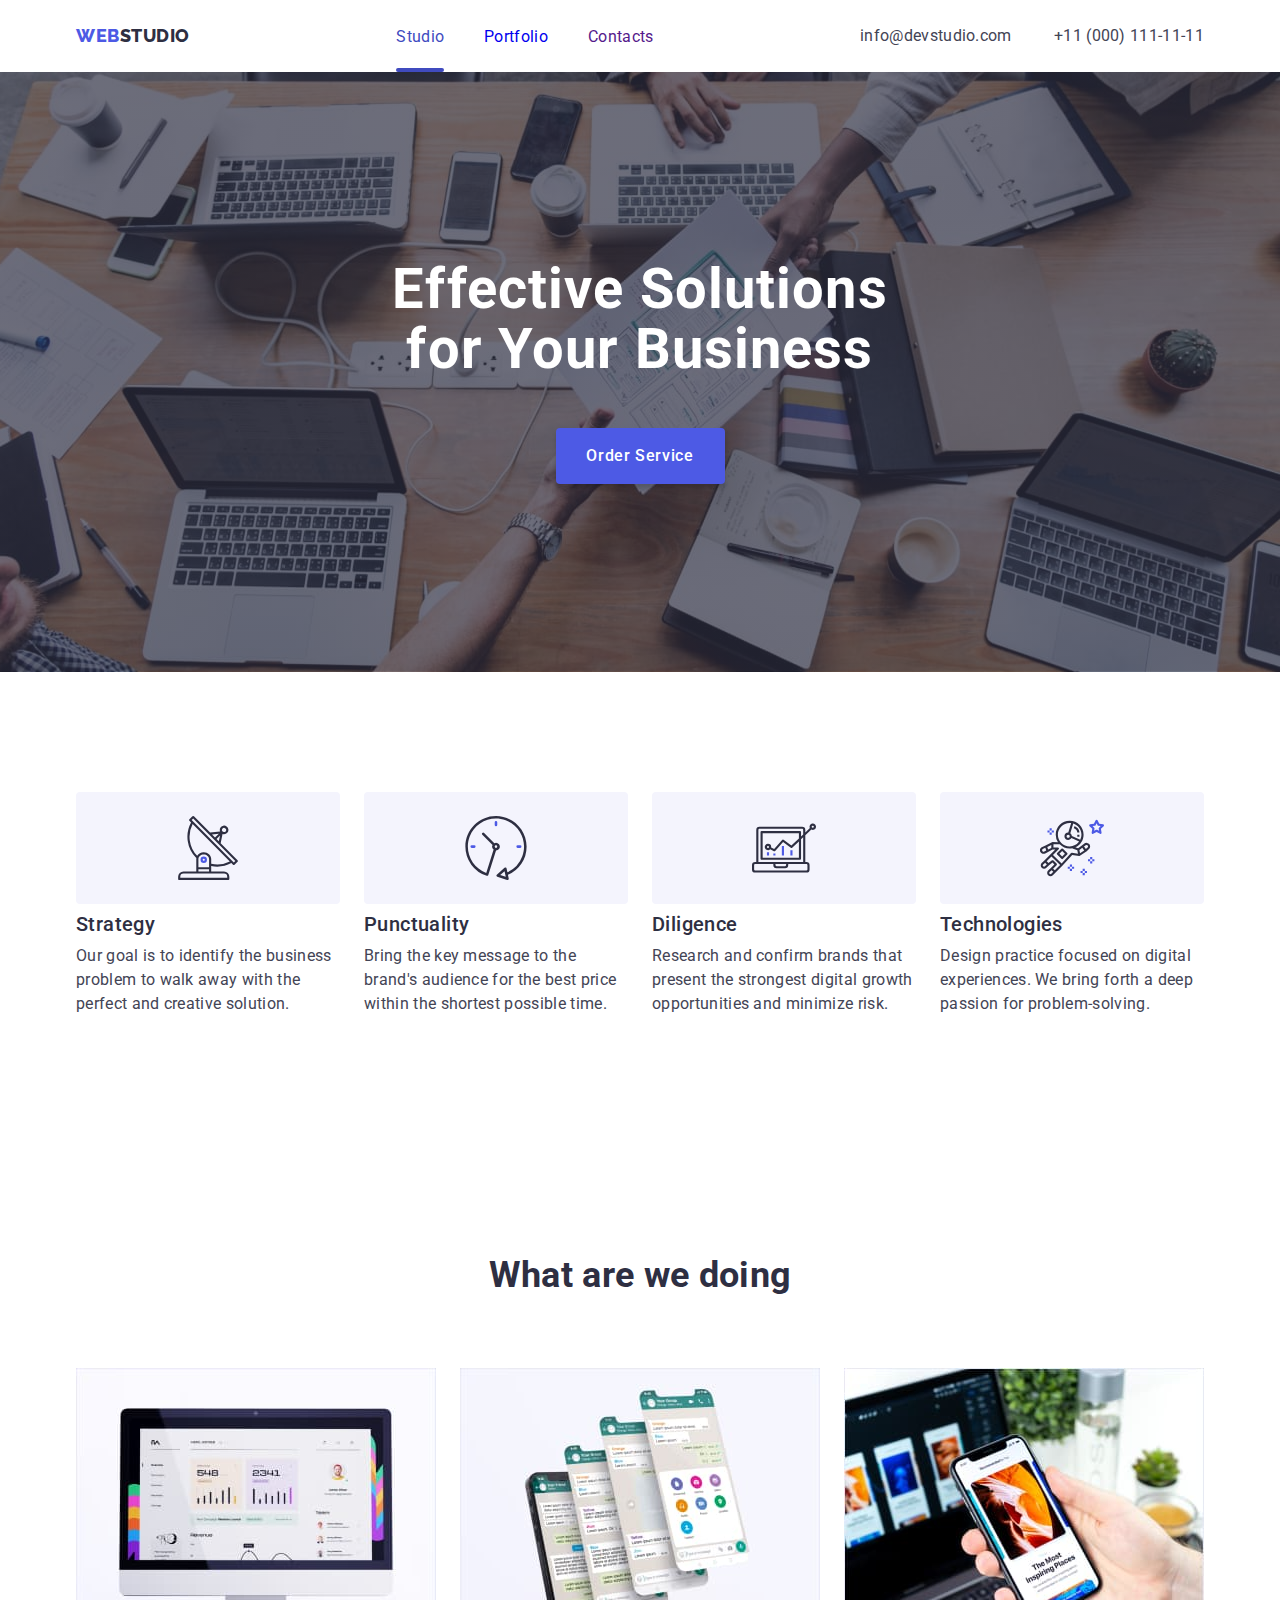
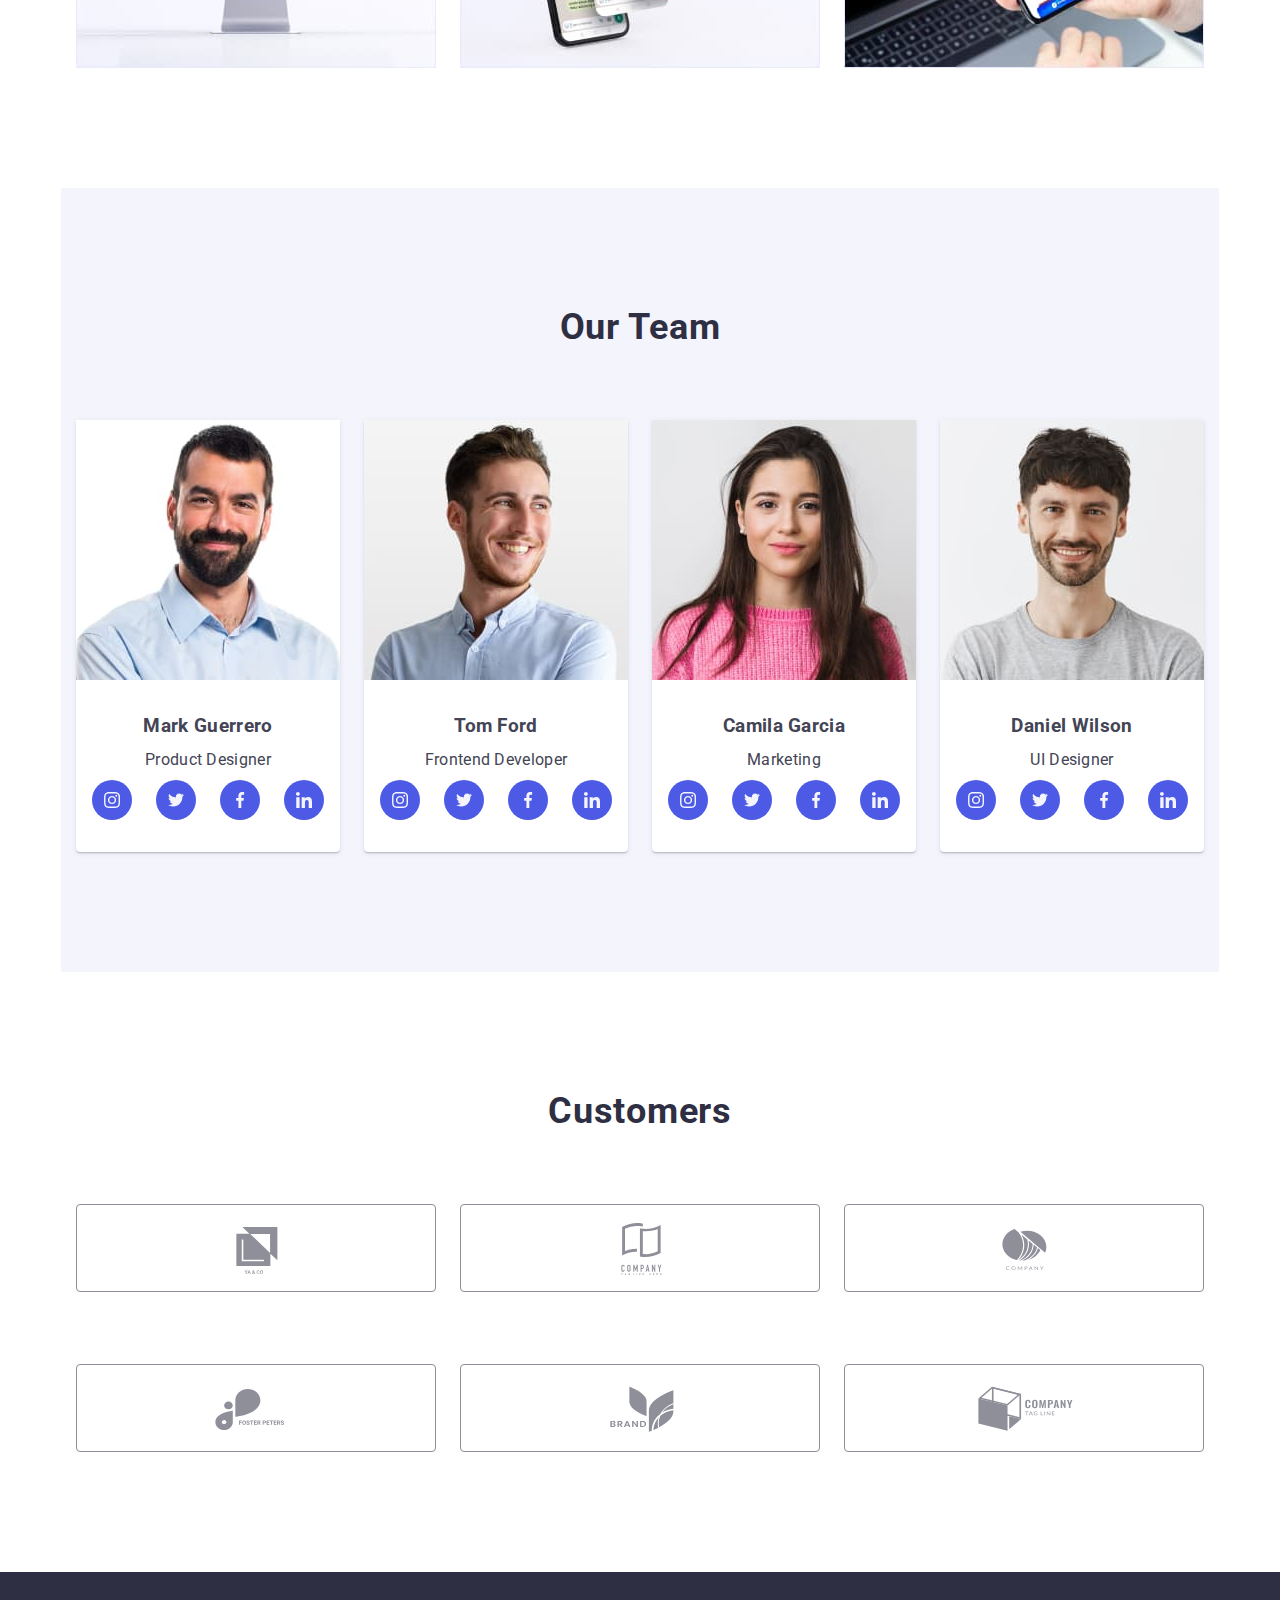
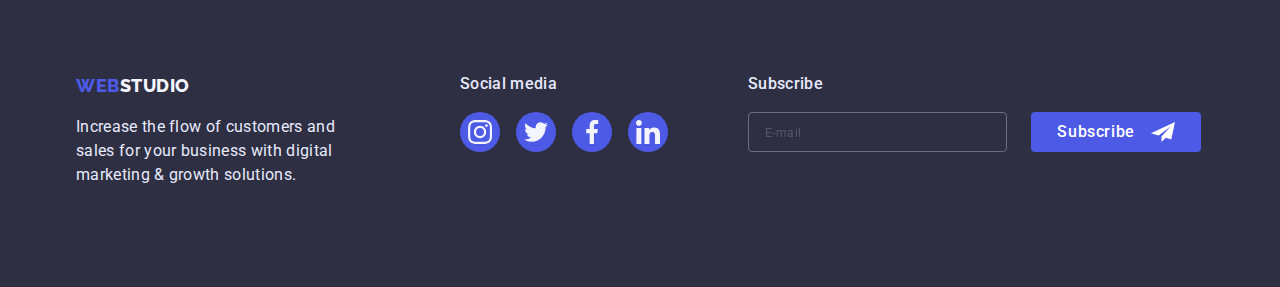
==== commit bc1324b8: "Finish adaptiv page studio" ====
--- a/index.html
+++ b/index.html
@@ -19,10 +19,16 @@
 <body class="pages-one">
     <!-- Loogo and menu nav -->
     <header class="header">
-        <!-- <div class="container main-nav">
+        <div class="section menu-nav">
             <nav class="nav  main-nav">
                 <a class="nav-logo link" href="./index.html">Web<span class="nav-logo-letters">Studio</span></a>
-                <ul class="nav-list list">
+                <button data-mobile-open type="button" class="btn-menu-mobile"><svg class="icon-burger" width="32"
+                        height="22">
+                        <use href="./images/sprite.svg#burger-icon"></use>
+                    </svg>
+                </button>
+
+                <ul class="nav-list list ">
                     <li class="nav-item"><a class="nav-link link border-link-nav page-color-link"
                             href="./index.html">Studio</a></li>
                     <li class="nav-item"><a class="nav-link link" href="./portfolio.html">Portfolio</a></li>
@@ -37,16 +43,72 @@
                     </li>
                 </ul>
             </address>
-        </div> -->
+
+            <div data-mobile class="mobile-menu-nav mobile-hidden">
+                <button data-mobile-close type="button" class="mobile-close-btn">
+                    <svg class="mobil-close-icon" width="8" height="8">
+                        <use href="./images/sprite.svg#modal-close"></use>
+                    </svg>
+                </button>
+                <ul class="mobile-nav-list list ">
+                    <li class="mobile-nav-item"><a class="mob-nav-link link" href="./index.html">Studio</a></li>
+                    <li class="mobile-nav-item"><a class="mob-nav-link link" href="./portfolio.html">Portfolio</a></li>
+                    <li class="mobile-nav-item"><a class="mob-nav-blulink link" href="">Contacts</a></li>
+                </ul>
+                <div>
+                    <ul class="mobile-adress-list list">
+                        <li class="mobile-phone-item"><a class="mob-link-tel link" href="tel:+110001111111">+11 (000)
+                                111-11-11</a>
+                        <li class="mobile-mail-item"><a class="mob-link-mail link"
+                                href="mailto:info@devstudio.com">info@devstudio.com</a></li>
+
+                        </li>
+                    </ul>
+                    <ul class="social-mobile-list list">
+                        <li class="social-mobile-item">
+                            <a href="" class="social-mobile-link">
+                                <svg class="social-item-icon" width="16" height="16">
+                                    <use href="./images/sprite.svg#icon-instagram"></use>
+                                </svg>
+                            </a>
+                        </li>
+
+                        <li class="social-mobile-item">
+                            <a href="" class="social-mobile-link">
+                                <svg class="social-item-icon" width="16" height="16">
+                                    <use href="./images/sprite.svg#icon-twitter"></use>
+                                </svg>
+                            </a>
+                        </li>
+
+                        <li class="social-mobile-item">
+                            <a href="" class="social-mobile-link">
+                                <svg class="social-item-icon" width="16" height="16">
+                                    <use href="./images/sprite.svg#icon-facebook"></use>
+                                </svg>
+                            </a>
+                        </li>
+
+                        <li class="social-mobile-item">
+                            <a href="" class="social-mobile-link">
+                                <svg class="social-item-icon" width="16" height="16">
+                                    <use href="./images/sprite.svg#icon-linkedin"></use>
+                                </svg>
+                            </a>
+                        </li>
+                    </ul>
+                </div>
+            </div>
+        </div>
     </header>
     <main>
         <!-- Hero h1 button -->
-        <!-- <section class="hero-style">
-            <div class="container">
+        <section class="hero-style">
+            <div class="section">
                 <h1 class="hero-title">Effective Solutions for Your Business</h1>
                 <button data-modal-open type="button" class="hero-buton">Order Service</button>
             </div>
-        </section> -->
+        </section>
         <!-- Advantages -->
         <section class="advant section">
             <div class="container ">
@@ -96,21 +158,22 @@
                 </ul>
             </div>
         </section>
-
         <!-- WHAT ARE WE DOING -->
-
         <section class="work section">
             <div class="container">
                 <h2 class="title-work-section">What are we doing</h2>
                 <ul class="work-list list">
                     <li class="work-item">
-                        <img src="./images/img_monitor.jpg" alt="Photo monitor" width="360" height="300">
+                        <img srcset="./images/img_monitor.jpg 1x, ./images/img_monitor_2x.jpg 2x"
+                            src="./images/img_monitor.jpg" alt="Photo monitor" width="360" height="300">
                     </li>
                     <li class="work-item">
-                        <img src="./images/img_phone.jpg" alt="Photo phone" width="360" height="300">
+                        <img srcset="./images/img_phone.jpg 1x, ./images/img_phone_2x.jpg 2x"
+                            src="./images/img_phone.jpg" alt="Photo phone" width="360" height="300">
                     </li>
                     <li class="work-item">
-                        <img src="./images/img_laptop_phone.jpg" alt="Photo laptop and phone" width="360" height="300">
+                        <img srcset="./images/img_laptop_phone.jpg 1x, ./images/img_laptop_phone_2x.jpg 2x"
+                            src="./images/img_laptop_phone.jpg" alt="Photo laptop and phone" width="360" height="300">
                     </li>
                 </ul>
             </div>
@@ -121,8 +184,8 @@
                 <h2 class="title-section-mobile">Our Team</h2>
                 <ul class="team-list">
                     <li class="team-item">
-                        <img class="team-photo" src="./images/mark_guerrero.jpg" alt="Mark Guerrero" width="264"
-                            height="260">
+                        <img class="team-photo" srcset="./images/mark_guerrero.jpg 1x, ./images/mark_guerrero_2x.jpg 2x"
+                            src="./images/mark_guerrero.jpg" alt="Mark Guerrero" width="264" height="260">
                         <div class="team-content">
                             <h3 class="team-name title-three">Mark Guerrero</h3>
                             <p class="team-text">Product Designer</p>
@@ -162,8 +225,8 @@
                         </div>
                     </li>
                     <li class="team-item">
-                        <img class="team-photo" src="./images/tom_ford.jpg" alt="Tom Ford" width="264" height="260">
-
+                        <img class="team-photo" srcset="./images/tom_ford.jpg 1x, ./images/tom_ford_2x.jpg 2x"
+                            src="./images/tom_ford.jpg" alt="Tom Ford" width="264" height="260">
                         <div class="team-content">
                             <h3 class="team-name title-three">Tom Ford</h3>
                             <p class="team-text">Frontend Developer</p>
@@ -204,9 +267,8 @@
 
                     </li>
                     <li class="team-item">
-                        <img class="team-photo" src="./images/camila_garcia.jpg" alt="Camila Garcia" width="264"
-                            height="260">
-
+                        <img class="team-photo" srcset="./images/camila_garcia.jpg 1x, ./images/camila_garcia_2x.jpg 2x"
+                            src="./images/camila_garcia.jpg" alt="Camila Garcia" width="264" height="260">
                         <div class="team-content">
                             <h3 class="team-name title-three">Camila Garcia</h3>
                             <p class="team-text">Marketing</p>
@@ -249,9 +311,9 @@
                     </li>
 
                     <li class="team-item">
-                        <img class=" team-photo" src="./images/daniel_wilson.jpg" alt="Daniel Wilson" width="264"
-                            height="260">
-
+                        <img class=" team-photo"
+                            srcset="./images/daniel_wilson.jpg 1x, ./images/daniel_wilson_2x.jpg 2x"
+                            src="./images/daniel_wilson.jpg" alt="Daniel Wilson" width="264" height="260">
                         <div class="team-content">
                             <h3 class="team-name title-three">Daniel Wilson</h3>
                             <p class="team-text">UI Designer</p>
@@ -346,8 +408,8 @@
         </section>
     </main>
     <!-- Footer -->
-    <footer class="footer section">
-        <div class="container footer-info">
+    <footer class="footer">
+        <div class="footer-info footer-section">
             <div class="footer-logo">
                 <a class="nav-logo-footer link" href="./index.html">Web<span class="logo-footer">Studio</span></a>
                 <p class="text-footer">Increase the flow of customers and sales for your business with digital marketing
@@ -407,7 +469,7 @@
         </div>
     </footer>
     <!-- Backdrop -->
-    <!-- <div data-modal class="backdrop is-hidden">
+    <div data-modal class="backdrop is-hidden">
         <div class="modal">
             <button data-modal-close type="button" class="modal-close-btn">
                 <svg class="modal-close-icon" width="8" height="8">
@@ -471,9 +533,10 @@
             </form>
 
         </div>
-    </div> -->
+    </div>
 
     <script src="./js/modal.js"></script>
+    <script src="./js/mobile-menu.js"></script>
 </body>
 
 </html>--- a/css/styles.css
+++ b/css/styles.css
@@ -53,6 +53,9 @@
 html{
     box-sizing: border-box;
 }
+.link {
+    text-decoration: none;
+}
 /* --------SET TITLE MOBILE --------------  */
 .title-section-mobile{
     font-weight: 700;
@@ -99,6 +102,337 @@
 }
 /*------------THE END--------------------- */
 
+/*--------- SECTION HEADER---------- */
+/* ----Hidden element nav menu------- */
+
+.menu-nav{
+    position: relative;
+}
+.mobile-menu-nav{
+    position: fixed;
+    top: 0;
+    left: 0;
+    z-index: 10;
+    display: flex;
+    flex-direction: column;
+    justify-content: space-between;
+    width: 100%;
+    height: 100%;
+    background: #FFFFFF;
+    box-shadow: 0px 2px 1px rgba(46, 47, 66, 0.08), 
+    0px 1px 1px rgba(46, 47, 66, 0.16), 0px 1px 6px rgba(46, 47, 66, 0.08);
+    padding: 80px 35px 40px 40px;
+
+}
+.mobile-close-btn {
+    display: flex;
+    justify-content: center;
+    align-items: center;
+
+    position: absolute;
+    top: 24px;
+    right: 24px;
+
+    width: 24px;
+    height: 24px;
+    background-color: transparent;
+    padding: 0;
+
+    border: 1px solid rgba(0, 0, 0, 0.1);
+    border-radius: 50%;
+    fill: rgba(46, 47, 66, 1);
+
+}
+.mobile-nav-item:not(:last-child){
+    margin-bottom: 40px;
+}
+.mobile-nav-item{
+    font-weight: 700;
+    font-size: 36px;
+    line-height: calc(40/36);
+    letter-spacing: 0.02em;
+      
+}
+.mob-nav-link{
+    color: #2E2F42;
+}
+.mob-nav-blulink{
+    color: #404BBF;
+}
+.mobile-phone-item{
+    width: 100%;
+    margin-bottom: 40px;
+
+}
+.mob-link-tel{
+    font-weight: 700;
+    font-size: 25px;
+    line-height: 1.11;
+    letter-spacing: 0.02em;
+    color: #4D5AE5;
+}
+.mobile-mail-item{
+    margin-bottom: 48px;
+}
+.mob-link-mail{
+    font-weight: 500;
+    font-size: 20px;
+    line-height: 1.2;
+    letter-spacing: 0.02em;
+    color: #434455;
+}
+.mobile-hidden {
+    display: none;
+}
+/*----- Style mobile social link------ */
+
+.social-mobile-item {
+    width: 40px;
+    height: 40px;
+}
+
+.social-mobile-list {
+    display: flex;
+    justify-content: space-between;
+    max-width: 328px;
+}
+
+.social-mobile-link {
+    display: flex;
+    justify-content: center;
+    align-items: center;
+    width: 100%;
+    height: 100%;
+    border-radius: 50%;
+    background-color: #4D5AE5;
+}
+.adress-item{
+    display: none;
+}
+.nav-item{
+    display: none;  
+}
+/* ----Style logo header------- */
+.nav-logo {
+    display: flex;
+    padding-top: 24px;
+    padding-bottom: 22px;
+    min-height: 24px;
+
+    color: #4D5AE5;
+    font-family: Raleway, sans-serif;
+    text-transform: uppercase;
+    font-size: 18px;
+    line-height: 1.17;
+    font-weight: 800;
+    letter-spacing: 0.03em;
+}
+
+.nav-logo-letters {
+    color: #2e2f42;
+}
+/* ----Style button mobile menu------- */
+.btn-menu-mobile{
+    display: flex;
+    padding: 0;
+    border: none;
+    padding-top: 24px;
+    padding-bottom: 24px;
+    margin-left: auto;
+    background-color: transparent;
+}
+.icon-burger{
+    fill: #2E2F42;
+
+}
+/* ----Set section nav------- */
+.main-nav {
+    display: flex;
+    width: 100%;
+}
+/*------------MEDIA REGUEST TABLET -------*/
+
+@media (min-width: 768px){
+.btn-menu-mobile{
+    display: none;
+}
+.adress-item {
+    display: block;
+}
+    
+.nav-item {
+    display: block;
+    position: relative;
+    padding-top: 24px;
+    padding-bottom: 22px;
+    cursor: pointer;
+}
+.menu-nav{
+    display: flex;
+    align-items: center;
+    justify-content: space-between;
+}
+.nav-list {
+    display: flex;
+    align-items: center;
+    gap: 40px;
+    margin-left: auto;
+    margin-right: auto;
+}
+.border-link-nav::after {
+    content: "";
+    display: flex;
+    width: 100%;
+    border: 2px solid rgba(64, 75, 191, 1);
+    border-radius: 2px;
+    position: absolute;
+    left: 0;
+    bottom: -1px;
+}
+.page-color-link {
+    color: rgba(64, 75, 191, 1);
+}
+.contact {
+    color: #434455;
+    font-size: 16px;
+    line-height: 1.5;
+    letter-spacing: 0.02em;
+}
+}
+/*------------MEDIA REGUEST DESKTOP -------*/
+
+@media (min-width: 1158px){
+.adress-list {
+    display: flex;
+    justify-content: space-between;
+    width: 344px;
+}
+
+.adress {
+    font-style: normal;
+}
+.contact {
+    display: flex;
+    flex-wrap: nowrap;
+    color: #434455;
+    padding-top: 24px;
+    padding-bottom: 24px;
+    transition: color var(--time-and-cubic);
+}
+.contact:hover,
+.contact:focus {
+    color: #404BBF;
+}
+}
+/*------------THE END--------------------- */
+
+/*--------- SECTION HERO---------- */
+.hero-style {
+    margin-left: auto;
+    margin-right: auto;
+    background-image: linear-gradient(to right, rgba(46, 47, 66, 0.7), rgba(46, 47, 66, 0.7)),
+    url(../images/hero_mob-1x.jpg);
+    background-repeat: no-repeat;
+    background-position: center;
+    background-size: cover;
+    background-color: #2E2F42;
+    padding-bottom: 112px;
+    padding-top: 112px;
+    text-align: center;
+}
+
+@media (min-device-pixel-ratio: 2),
+(min-resolution: 192dpi),
+(min-resolution: 2dppx) {
+.hero-style {
+    background-image: linear-gradient(to right, rgba(46, 47, 66, 0.7), rgba(46, 47, 66, 0.7)),
+    url(../images/hero_mob-2x.jpg);
+}
+}
+.hero-title {
+    text-align: center;
+    font-weight: 700;
+    font-size: 36px;
+    line-height: 1.11;
+    color: #FFFFFF;
+    letter-spacing: 0.02em;
+    margin-bottom: 72px;
+    max-width: 320px;
+
+    margin-left: auto;
+    margin-right: auto;
+}
+.hero-buton {
+    background: #4D5AE5;
+    font-family: Roboto, sans-serif;
+    border: none;
+    box-shadow: 0px 4px 4px rgba(0, 0, 0, 0.15);
+    border-radius: 4px;
+    min-width: 169px;
+    height: 56px;
+    font-weight: 500;
+    font-size: 16px;
+    line-height: 1.5;
+    letter-spacing: 0.04em;
+    color: #FFFFFF;
+}
+
+/*------------MEDIA REGUEST TABLET -------*/
+
+@media (min-width: 768px) {
+.hero-title{
+    margin-bottom: 36px;
+    max-width: 496px;
+    font-size: 56px;
+    line-height: 1.07;
+}
+.hero-style{
+    background-image: linear-gradient(to right, rgba(46, 47, 66, 0.7), rgba(46, 47, 66, 0.7)),
+    url(../images/hero_tab-1x.jpg);
+}
+@media (min-device-pixel-ratio: 2),
+(min-resolution: 192dpi),
+(min-resolution: 2dppx){
+.hero-style {
+    background-image: linear-gradient(to right, rgba(46, 47, 66, 0.7), rgba(46, 47, 66, 0.7)),
+    url(../images/hero_tab-2x.jpg);
+}
+}
+}
+
+/*------------MEDIA REGUEST DESKTOP -------*/
+
+@media (min-width: 1158px){
+.hero-style{
+    padding-bottom: 188px;
+    padding-top: 188px;
+}
+.hero-title {
+    margin-bottom: 48px;
+}
+.hero-buton{
+    cursor: pointer;
+    transition: background-color var(--time-and-cubic);
+}
+.hero-buton:focus,
+.hero-buton:hover {
+    background-color: #404BBF;
+}
+.hero-style {
+    background-image: linear-gradient(to right, rgba(46, 47, 66, 0.7), rgba(46, 47, 66, 0.7)),
+    url(../images/hero_desk-1x.jpg);
+}
+@media (min-device-pixel-ratio: 2),
+(min-resolution: 192dpi),
+(min-resolution: 2dppx) {
+.hero-style {
+    background-image: linear-gradient(to right, rgba(46, 47, 66, 0.7), rgba(46, 47, 66, 0.7)),
+    url(../images/hero_desk-2x.jpg);
+}
+}
+}
+/*---------------THE END---------------- */
+
 /*--------- SECTION ADVANTAGE---------- */
 .title-section-advant {
     font-weight: 700;
@@ -148,7 +482,6 @@
     text-align: start;
 }
 }
-/*---------------THE END---------------- */
 
 /*------------MEDIA REGUEST DESKTOP -------*/
 
@@ -366,11 +699,22 @@
     flex-direction: column;
     align-items: center;
     justify-content: space-between;
+
 }
 .footer {
     background-color: #2E2F42;
     color: #E7E9FC;
 }
+.footer-section{
+    margin-left: auto;
+    margin-right: auto;
+    max-width: 426px;
+    padding-left: 15px;
+    padding-right: 15px;
+    padding-top: 96px;
+    padding-bottom: 96px;
+}
+
 /* ----Style Foter logo---- */
 .footer-logo{
     display: block;
@@ -442,12 +786,13 @@
     justify-content: center;
 }
 
-.subscr-email {
+.subscr-email{
     height: 40px;
     width: 100%;
     padding-left: 16px;
     color: #FFFFFF;
     border: 1px solid #FFFFFF;
+    opacity: 0.3;
     filter: drop-shadow(0px 4px 4px rgba(0, 0, 0, 0.15));
     border-radius: 4px;
     background-color: transparent;
@@ -455,7 +800,7 @@
 }
 .subscr-email::placeholder {
     color: #FFFFFF;
-    opacity: 1;
+    opacity: 0.6;
     font-weight: 400;
     font-size: 12px;
     line-height: 1.5;
@@ -470,7 +815,6 @@
     line-height: 1.5;
     letter-spacing: 0.04em;
 
-    
     height: 40px;
     background: #4D5AE5;
     border-radius: 4px;
@@ -480,12 +824,16 @@
     align-items: center;
     padding-left: 24px;
     padding-right: 24px;
-    transition: background-color var(--time-and-cubic), color var(--time-and-cubic),
-        border-color var(--time-and-cubic), box-shadow var(--time-and-cubic);
+
 }
 /*------------MEDIA REGUEST TABLET -------*/
 
 @media (min-width: 768px){
+.footer-section {
+    max-width: 766px;
+    padding-top: 96px;
+    padding-bottom: 96px;
+}
 .footer-info {
     flex-direction: row;
     align-items: center;
@@ -508,10 +856,459 @@
     flex-wrap: nowrap;
     gap: 24px;
 }
+.subscr-email{
+    width: 264px;
+}
 .social-list-block {
     text-align: left;
 }
-
-}
-/* Провірить стилі плейсхолдера на футері. Беграунд перевірити на футері. Оптимізувати код у футері за допомогою 
-геп. Зробити футер на десктопі */+}
+
+/*------------MEDIA REGUEST DESKTOP -------*/
+@media (min-width: 1158px) {
+.footer-section {
+    max-width: 1158px;
+    padding-top: 100px;
+    padding-bottom: 100px;
+}
+.social-list-block{
+    margin-right: 80px;
+    margin-bottom: 0px;
+}
+.text-footer{
+    margin-bottom: 0px;
+}
+.subscr-email{
+    margin-bottom: 0px;
+}
+.block-subscribe{
+    margin-right: auto;
+}
+.footer-logo{
+    margin-right: 120px;
+}
+
+.foter-social-link{
+    transition: background-color var(--time-and-cubic);
+}
+.foter-social-link:hover,
+.foter-social-link:focus {
+    background-color: #31D0AA;
+}
+.subscr-send-btn{
+    transition: background-color var(--time-and-cubic), color var(--time-and-cubic),
+    border-color var(--time-and-cubic), box-shadow var(--time-and-cubic);
+}
+.subscr-send-btn:focus,
+.subscr-send-btn:hover {
+    background-color: var(--color-btn-focus);
+    color: var(--text-btn-focus);
+    border-color: transparent;
+    box-shadow: 0px 3px 1px rgba(0, 0, 0, 0.1),
+    0px 2px 1px rgba(0, 0, 0, 0.08),
+    0px 2px 2px rgba(0, 0, 0, 0.12);
+    cursor: pointer;
+}
+}
+/*---------------THE END---------------- */
+
+/*--------------- PORTFOLIO PAGE---------------- */
+.button {
+    background-color: var(--color-btn-normal);
+    color: var(--text-btn-normal);
+    font-family: Roboto, sans-serif;
+    font-weight: 500;
+    font-size: 16px;
+    line-height: 1.5;
+    letter-spacing: 0.04em;
+    cursor: pointer;
+    border: 1px solid #E7E9FC;
+    border-radius: 4px;
+    padding: 12px 24px 12px 24px;
+    transition: background-color var(--time-and-cubic), color var(--time-and-cubic),
+        border-color var(--time-and-cubic), box-shadow var(--time-and-cubic);
+}
+
+.button:focus,
+.button:hover {
+    background-color: var(--color-btn-focus);
+    color: var(--text-btn-focus);
+    border-color: transparent;
+    box-shadow: 0px 3px 1px rgba(0, 0, 0, 0.1),
+        0px 2px 1px rgba(0, 0, 0, 0.08),
+        0px 2px 2px rgba(0, 0, 0, 0.12);
+}
+
+.btn-filter {
+    display: flex;
+    justify-content: center;
+    margin-bottom: 72px;
+}
+
+
+.btn-item:not(:last-child) {
+    margin-right: var(--set-gep-colum);
+}
+
+/* --------Portfolio list------ */
+
+.portfoli-section {
+    padding-top: 96px;
+    padding-bottom: 120px;
+}
+
+.portfolio-list {
+    display: flex;
+    flex-wrap: wrap;
+    margin-left: calc(-1 * var(--set-gep-colum));
+    margin-top: calc(-1 * var(--set-gep-row));
+}
+
+.portfolio-item {
+    flex-basis: calc(100% / 3 - (var(--set-gep-colum)));
+    margin-left: var(--set-gep-colum);
+    margin-top: var(--set-gep-row);
+
+}
+
+.portfolio-link {
+    display: block;
+    transition: box-shadow var(--time-and-cubic);
+}
+
+.portfolio-link:hover,
+.portfolio-link:focus {
+    box-shadow: 0px 1px 6px rgba(46, 47, 66, 0.08),
+        0px 1px 1px rgba(46, 47, 66, 0.16),
+        0px 2px 1px rgba(46, 47, 66, 0.08);
+}
+
+.card-content {
+    padding: 32px 16px 32px 16px;
+    border: 1px solid #E7E9FC;
+    border-top: none;
+}
+
+.portfolio-text {
+    margin-top: 8px;
+    color: var(--color-text);
+    font-size: 16px;
+    line-height: 1.5;
+    letter-spacing: 0.02em;
+}
+
+.card-portfolio {
+    position: relative;
+    overflow: hidden;
+}
+
+/* ------Overflow card portfolio--------- */
+
+.overflow {
+    color: rgba(244, 244, 253, 1);
+    padding-top: 40px;
+    padding-left: 32px;
+    padding-right: 32px;
+
+    width: 100%;
+    height: 100%;
+
+    background-color: rgba(77, 90, 229, 1);
+    position: absolute;
+
+    transition: transform var(--time-and-cubic);
+
+}
+
+.portfolio-link:hover .overflow,
+.portfolio-link:focus .overflow {
+    transform: translateY(-100%);
+}
+/*---------------THE END---------------- */
+/*--------------- MODAL WINDOWS---------------- */
+.backdrop {
+    position: fixed;
+    top: 0;
+    left: 0;
+    z-index: 100;
+    width: 100%;
+    height: 100%;
+    background-color: rgba(46, 47, 66, 0.4);
+    transition: opacity var(--time-and-cubic), visibility var(--time-and-cubic);
+}
+
+.modal {
+    position: absolute;
+    top: 50%;
+    left: 50%;
+
+    padding: 72px 24px 24px 24px;
+    text-align: center;
+
+    transform: translate(-50%, -50%) skewX(0deg);
+    transition: transform var(--time-and-cubic);
+
+    min-width: 290px;
+    max-width: 392px;
+    min-height: 586px;
+    background-color: #FCFCFC;
+
+    border-radius: 4px;
+
+    box-shadow: 0px 1px 1px rgba(0, 0, 0, 0.14), 
+    0px 1px 3px rgba(0, 0, 0, 0.12), 0px 2px 1px rgba(0, 0, 0, 0.2);
+
+}
+
+.backdrop.is-hidden .modal {
+    transform: translate(-50%, -50%) skewX(30deg);
+}
+
+.modal-close-btn {
+    display: flex;
+    justify-content: center;
+    align-items: center;
+
+    position: absolute;
+    top: 24px;
+    right: 24px;
+
+    width: 24px;
+    height: 24px;
+    background-color: transparent;
+    padding: 0;
+
+    border: 1px solid rgba(0, 0, 0, 0.1);
+    border-radius: 50%;
+    fill: rgba(46, 47, 66, 1);
+
+}
+
+.is-hidden {
+    opacity: 0;
+    visibility: hidden;
+    pointer-events: none;
+}
+
+/*------- Input modal--------  */
+.title-modal-window {
+    font-weight: 500;
+    margin-bottom: 16px;
+    line-height: 1.5;
+    text-align: center;
+    letter-spacing: 0.02em;
+    color: #2E2F42;
+}
+
+.name-input {
+    font-weight: 400;
+    font-size: 12px;
+    line-height: 1.16;
+    letter-spacing: 0.04em;
+    color: #8E8F99;
+
+    display: block;
+    margin-bottom: 4px;
+}
+
+.block-user-name {
+    display: block;
+    margin-bottom: 8px;
+    text-align: start;
+}
+
+.block-user-coment {
+    margin-bottom: 16px;
+    text-align: start;
+    position: relative;
+    padding: 0;
+}
+
+.block-checkbox {
+    margin-bottom: 24px;
+}
+
+.input-icon-position {
+    position: relative;
+}
+
+.input-icon {
+    display: inline-block;
+    position: absolute;
+    left: 16px;
+    top: 50%;
+    transform: translateY(-50%);
+    fill: #2E2F42;
+}
+
+.input-size {
+    width: 100%;
+    height: 40px;
+    padding-left: 38px;
+    border: transparent;
+    border: 1px solid rgba(46, 47, 66, 0.2);
+    border-radius: 4px;
+    outline: transparent;
+}
+
+/* -----------border focus----------*/
+.input-size:focus,
+.user-coment:focus {
+    border-color: rgba(77, 90, 229, 1);
+}
+
+.input-size:focus+.input-icon {
+    fill: #4D5AE5;
+
+}
+
+.user-coment {
+    display: block;
+    width: 100%;
+    height: 120px;
+
+    font-weight: 400;
+    font-size: 12px;
+    line-height: 1.16;
+    letter-spacing: 0.04em;
+    padding-top: 8px;
+    padding-left: 16px;
+    padding-right: 16px;
+    resize: none;
+    border: transparent;
+    border: 1px solid rgba(46, 47, 66, 0.2);
+    border-radius: 4px;
+    outline: transparent;
+}
+
+.user-coment::placeholder {
+    font-weight: 400;
+    font-size: 12px;
+    line-height: 1.17;
+    letter-spacing: 0.04em;
+    color: rgba(46, 47, 66, 0.4);
+}
+
+/* ---------Chek box Privacy Policy -----------*/
+.check-privacy {
+    display: flex;
+    align-items: baseline;
+    font-weight: 400;
+    font-size: 12px;
+    line-height: 1.16;
+    letter-spacing: 0.04em;
+    color: #8E8F99;
+
+}
+
+/* -----------border-check custom----------*/
+.border-check {
+    display: flex;
+    align-items: center;
+    justify-content: center;
+
+    width: 16px;
+    height: 16px;
+    border: 1px solid #2E2F42;
+    border-radius: 2px;
+    margin-right: 8px;
+
+    fill: transparent;
+
+    transition: background-color var(--time-and-cubic),
+    border var(--time-and-cubic), fill var(--time-and-cubic);
+}
+
+/* -----------check original hiden----------*/
+.check-input {
+    position: absolute;
+    width: 1px;
+    height: 1px;
+    margin: -1px;
+    border: 0;
+    padding: 0;
+
+    white-space: nowrap;
+    clip-path: inset(100%);
+    clip: rect(0 0 0 0);
+    overflow: hidden;
+}
+
+/* -----------Checked custom checkbox----------*/
+
+.check-input:checked+.check-privacy .border-check {
+    border: none;
+    background-color: #404BBF;
+    fill: #F4F4FD;
+}
+
+/* -----------Style link Privacy Policy----------*/
+.link-privacy {
+    color: #4D5AE5;
+}
+
+
+
+/* ---------Btn-modal---------- */
+.btn-send {
+
+    min-width: 169px;
+    height: 56px;
+
+    font-weight: 500;
+    font-size: 16px;
+    line-height: 1.5;
+    letter-spacing: 0.04em;
+    color: #FFFFFF;
+
+    background: #4D5AE5;
+    box-shadow: 0px 4px 4px rgba(0, 0, 0, 0.15);
+    border-radius: 4px;
+    border-color: transparent;
+    padding: 16px 32px;  
+}
+
+/*------------MEDIA REGUEST TABLET -------*/
+
+@media (min-width: 768px){
+    .modal{
+        max-width: 408px;
+    }
+}
+
+/*------------MEDIA REGUEST DESKTOP -------*/
+@media (min-width: 1158px){
+.modal-close-btn{
+    transition: background-color var(--time-and-cubic),
+    border-color var(--time-and-cubic), fill var(--time-and-cubic);
+}
+        
+.modal-close-btn:hover,
+.modal-close-btn:focus {
+    border-color: rgba(64, 75, 191, 1);
+    background-color: rgba(64, 75, 191, 1);
+    fill: rgba(255, 255, 255, 1);
+    cursor: pointer;
+}
+.link-privacy{
+    transition: var(--time-and-cubic);
+}
+.link-privacy:hover,
+.link-privacy:focus {
+    color: var(--color-link-focus)
+}
+.btn-send{
+    cursor: pointer;
+    transition: background-color var(--time-and-cubic), color var(--time-and-cubic),
+    border-color var(--time-and-cubic), box-shadow var(--time-and-cubic);
+}
+
+.btn-send:hover,
+.btn-send:focus {
+    background-color: var(--color-btn-focus);
+    color: var(--text-btn-focus);
+    border-color: transparent;
+    box-shadow: 0px 4px 4px rgba(0, 0, 0, 0.15);
+    }
+}
+/*---------------THE END---------------- */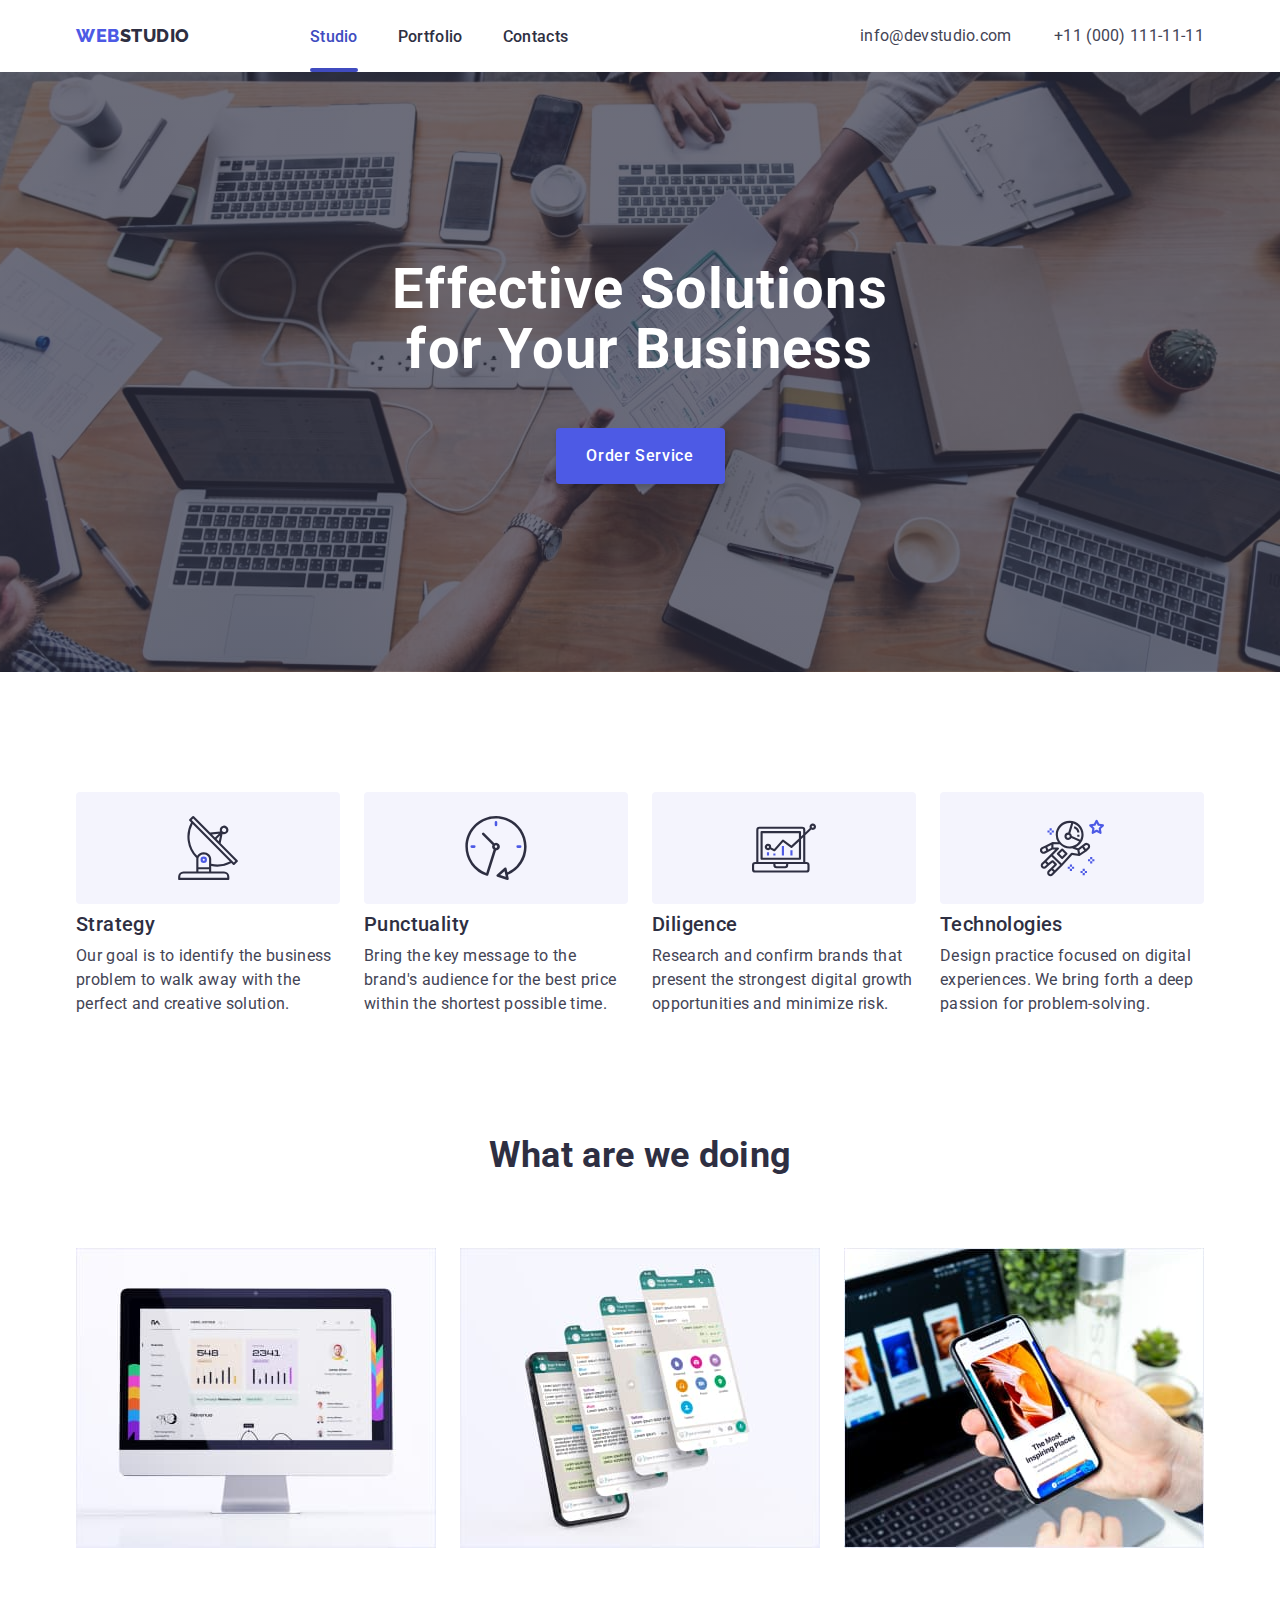
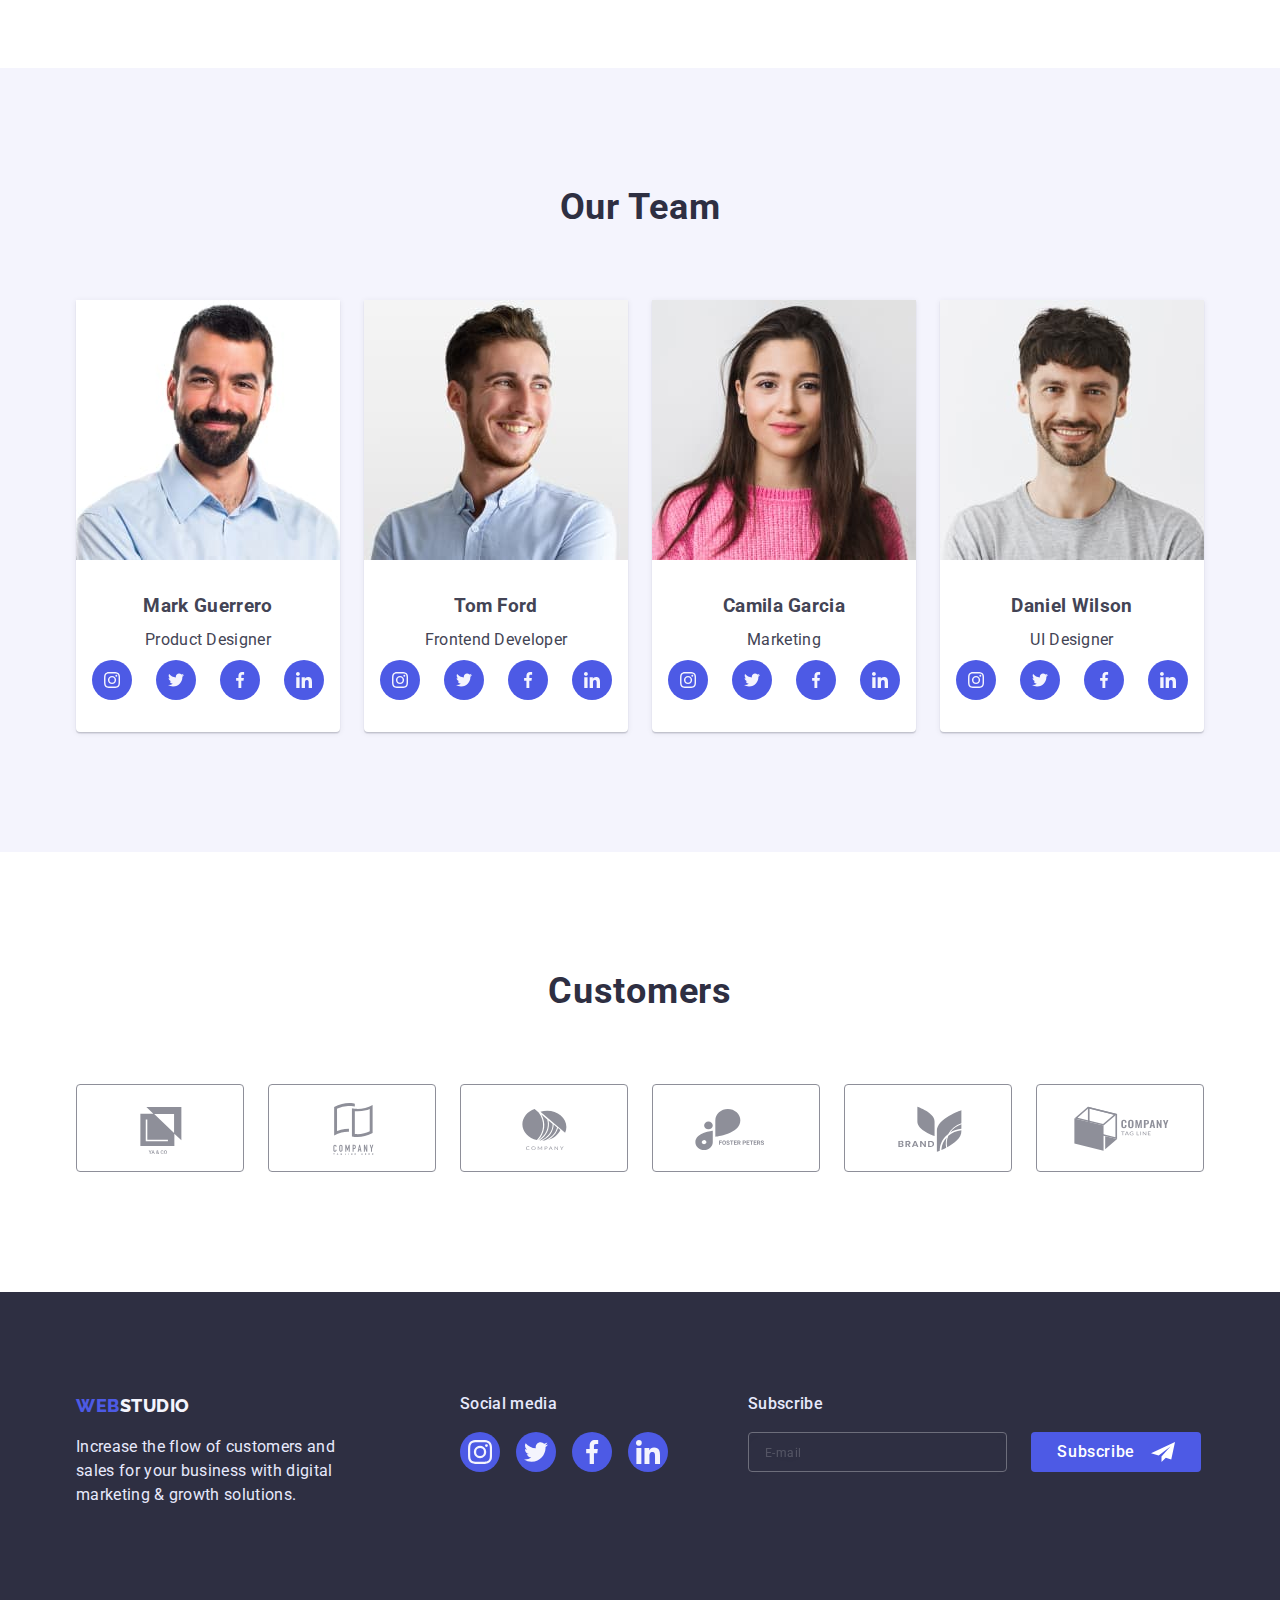
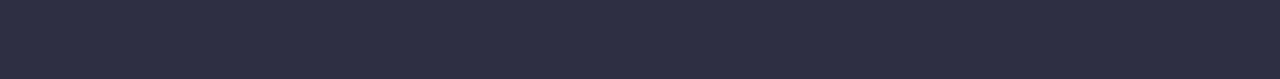
==== commit 09d0ef7e: "Fix Bag after Check Mentor" ====
--- a/index.html
+++ b/index.html
@@ -19,12 +19,12 @@
 <body class="pages-one">
     <!-- Loogo and menu nav -->
     <header class="header">
-        <div class="section menu-nav">
+        <div class="container menu-nav">
             <nav class="nav  main-nav">
                 <a class="nav-logo link" href="./index.html">Web<span class="nav-logo-letters">Studio</span></a>
                 <button data-mobile-open type="button" class="btn-menu-mobile"><svg class="icon-burger" width="32"
                         height="22">
-                        <use href="./images/sprite.svg#burger-icon"></use>
+                        <use href="./images/sprite.svg#icon-menu-hamburger"></use>
                     </svg>
                 </button>
 
@@ -36,67 +36,70 @@
                 </ul>
             </nav>
             <address class="adress ">
-                <ul class="adress-list list">
+                <ul class="adress-list">
                     <li class="adress-item"><a class="contact link"
                             href="mailto:info@devstudio.com">info@devstudio.com</a></li>
                     <li class="adress-item"><a class="contact link" href="tel:+110001111111">+11 (000) 111-11-11</a>
                     </li>
                 </ul>
             </address>
-
             <div data-mobile class="mobile-menu-nav mobile-hidden">
-                <button data-mobile-close type="button" class="mobile-close-btn">
-                    <svg class="mobil-close-icon" width="8" height="8">
-                        <use href="./images/sprite.svg#modal-close"></use>
-                    </svg>
-                </button>
-                <ul class="mobile-nav-list list ">
-                    <li class="mobile-nav-item"><a class="mob-nav-link link" href="./index.html">Studio</a></li>
-                    <li class="mobile-nav-item"><a class="mob-nav-link link" href="./portfolio.html">Portfolio</a></li>
-                    <li class="mobile-nav-item"><a class="mob-nav-blulink link" href="">Contacts</a></li>
-                </ul>
-                <div>
-                    <ul class="mobile-adress-list list">
-                        <li class="mobile-phone-item"><a class="mob-link-tel link" href="tel:+110001111111">+11 (000)
-                                111-11-11</a>
-                        <li class="mobile-mail-item"><a class="mob-link-mail link"
-                                href="mailto:info@devstudio.com">info@devstudio.com</a></li>
-
+                <div class="mobile-container">
+                    <button data-mobile-close type="button" class="mobile-close-btn">
+                        <svg class="mobil-close-icon" width="8" height="8">
+                            <use href="./images/sprite.svg#modal-close"></use>
+                        </svg>
+                    </button>
+                    <ul class="mobile-nav-list list ">
+                        <li class="mobile-nav-item"><a class="mob-nav-blulink link" href="./index.html">Studio</a></li>
+                        <li class="mobile-nav-item"><a class="mob-nav-link link" href="./portfolio.html">Portfolio</a>
                         </li>
+                        <li class="mobile-nav-item"><a class="mob-nav-link link" href="">Contacts</a></li>
                     </ul>
-                    <ul class="social-mobile-list list">
-                        <li class="social-mobile-item">
-                            <a href="" class="social-mobile-link">
-                                <svg class="social-item-icon" width="16" height="16">
-                                    <use href="./images/sprite.svg#icon-instagram"></use>
-                                </svg>
-                            </a>
-                        </li>
-
-                        <li class="social-mobile-item">
-                            <a href="" class="social-mobile-link">
-                                <svg class="social-item-icon" width="16" height="16">
-                                    <use href="./images/sprite.svg#icon-twitter"></use>
-                                </svg>
-                            </a>
-                        </li>
-
-                        <li class="social-mobile-item">
-                            <a href="" class="social-mobile-link">
-                                <svg class="social-item-icon" width="16" height="16">
-                                    <use href="./images/sprite.svg#icon-facebook"></use>
-                                </svg>
-                            </a>
-                        </li>
-
-                        <li class="social-mobile-item">
-                            <a href="" class="social-mobile-link">
-                                <svg class="social-item-icon" width="16" height="16">
-                                    <use href="./images/sprite.svg#icon-linkedin"></use>
-                                </svg>
-                            </a>
-                        </li>
-                    </ul>
+                    <div>
+                        <ul class="mobile-adress-list list">
+                            <li class="mobile-phone-item"><a class="mob-link-tel link" href="tel:+110001111111">+11
+                                    (000)
+                                    111-11-11</a>
+                            <li class="mobile-mail-item"><a class="mob-link-mail link"
+                                    href="mailto:info@devstudio.com">info@devstudio.com</a></li>
+
+                            </li>
+                        </ul>
+                        <ul class="social-mobile-list list">
+                            <li class="social-mobile-item">
+                                <a href="" class="social-mobile-link">
+                                    <svg class="social-item-icon" width="16" height="16">
+                                        <use href="./images/sprite.svg#icon-instagram"></use>
+                                    </svg>
+                                </a>
+                            </li>
+
+                            <li class="social-mobile-item">
+                                <a href="" class="social-mobile-link">
+                                    <svg class="social-item-icon" width="16" height="16">
+                                        <use href="./images/sprite.svg#icon-twitter"></use>
+                                    </svg>
+                                </a>
+                            </li>
+
+                            <li class="social-mobile-item">
+                                <a href="" class="social-mobile-link">
+                                    <svg class="social-item-icon" width="16" height="16">
+                                        <use href="./images/sprite.svg#icon-facebook"></use>
+                                    </svg>
+                                </a>
+                            </li>
+
+                            <li class="social-mobile-item">
+                                <a href="" class="social-mobile-link">
+                                    <svg class="social-item-icon" width="16" height="16">
+                                        <use href="./images/sprite.svg#icon-linkedin"></use>
+                                    </svg>
+                                </a>
+                            </li>
+                        </ul>
+                    </div>
                 </div>
             </div>
         </div>
@@ -104,14 +107,14 @@
     <main>
         <!-- Hero h1 button -->
         <section class="hero-style">
-            <div class="section">
+            <div class="container">
                 <h1 class="hero-title">Effective Solutions for Your Business</h1>
                 <button data-modal-open type="button" class="hero-buton">Order Service</button>
             </div>
         </section>
         <!-- Advantages -->
         <section class="advant section">
-            <div class="container ">
+            <div class="container">
                 <h2 hidden class="advant-primary-title">Advantages</h2>
                 <ul class="advant-list">
                     <li class="advant-item">
@@ -409,10 +412,11 @@
     </main>
     <!-- Footer -->
     <footer class="footer">
-        <div class="footer-info footer-section">
+        <div class="footer-info container">
             <div class="footer-logo">
                 <a class="nav-logo-footer link" href="./index.html">Web<span class="logo-footer">Studio</span></a>
-                <p class="text-footer">Increase the flow of customers and sales for your business with digital marketing
+                <p class="text-footer">Increase the flow of customers and sales for your business with digital
+                    marketing
                     & growth solutions.</p>
             </div>
             <div class="social-list-block">
--- a/css/styles.css
+++ b/css/styles.css
@@ -69,7 +69,7 @@
 /*--------------THE END-------------------- */
 
 /* -----------SECTION SET---------------- */
-.section {
+.container{
     margin-left: auto;
     margin-right: auto;
     max-width: 426px;
@@ -77,61 +77,83 @@
     padding-right: 15px;
 }
 @media (min-width: 768px) {
+
+.container{
+    max-width: 582px;
+}
+.container.menu-nav{
+    max-width: 768px;
+}
+.advant > .container {
+    max-width: 768px;
+}
+}
+@media (min-width: 1158px) {
+.container {
+    max-width: 1158px;
+}
+.container.menu-nav {
+    max-width: 1158px;
+}
+
+.advant>.container {
+    max-width: 1158px;
+}
+}
+
+/*---------THE END---------------------- */
+
+/* ----------CONTAINER SET ---------------  */
 .section {
-    max-width: 766px;
-}
-}
-@media (min-width: 1158px) {
-    .section {
-        max-width: 1158px;
-    }
-}
-
-/*---------THE END---------------------- */
-
-/* ----------CONTAINER SET ---------------  */
-.container {
     padding-top: 96px;
     padding-bottom: 96px;
 }
 @media (min-width: 1158px) {
-.container {
+.section {
     padding-bottom: 120px;
     padding-top: 120px;
 }
 }
 /*------------THE END--------------------- */
 
-/*--------- SECTION HEADER---------- */
+/*--------- MOBILE NAV MENU---------- */
 /* ----Hidden element nav menu------- */
-
-.menu-nav{
-    position: relative;
-}
 .mobile-menu-nav{
     position: fixed;
     top: 0;
     left: 0;
     z-index: 10;
-    display: flex;
-    flex-direction: column;
-    justify-content: space-between;
     width: 100%;
     height: 100%;
     background: #FFFFFF;
     box-shadow: 0px 2px 1px rgba(46, 47, 66, 0.08), 
     0px 1px 1px rgba(46, 47, 66, 0.16), 0px 1px 6px rgba(46, 47, 66, 0.08);
-    padding: 80px 35px 40px 40px;
-
+
+}
+.mobile-container{
+    display: block;
+    position: relative;
+    max-width: 428px;
+    height: 100%;
+    padding-left: 40px;
+    padding-right: 35px;
+    padding-top: 80px;
+    padding-bottom: 40px;
+    margin-left: auto;
+    margin-right: auto;
+
+    display: flex;
+    flex-direction: column;
+    justify-content: space-between;
+    
 }
 .mobile-close-btn {
-    display: flex;
-    justify-content: center;
-    align-items: center;
-
     position: absolute;
     top: 24px;
     right: 24px;
+    display: flex;
+    justify-content: center;
+    align-items: center;
 
     width: 24px;
     height: 24px;
@@ -166,12 +188,17 @@
 }
 .mob-link-tel{
     font-weight: 700;
-    font-size: 25px;
+    font-size: 24px;
     line-height: 1.11;
     letter-spacing: 0.02em;
     color: #4D5AE5;
 }
-.mobile-mail-item{
+@media (min-width: 427px){
+.mob-link-tel{
+font-size: 36px;
+}
+}
+.mobile-adress-list{
     margin-bottom: 48px;
 }
 .mob-link-mail{
@@ -212,6 +239,24 @@
 .nav-item{
     display: none;  
 }
+/* ----Style button mobile menu------- */
+.btn-menu-mobile {
+    display: flex;
+    padding: 0;
+    border: none;
+    padding-top: 24px;
+    padding-bottom: 24px;
+    margin-left: auto;
+    background-color: transparent;
+}
+
+.icon-burger {
+    stroke: #2E2F42;
+
+}
+/*------------THE END--------------------- */
+
+/*--------- SECTION HEADER---------- */
 /* ----Style logo header------- */
 .nav-logo {
     display: flex;
@@ -231,35 +276,27 @@
 .nav-logo-letters {
     color: #2e2f42;
 }
-/* ----Style button mobile menu------- */
-.btn-menu-mobile{
-    display: flex;
-    padding: 0;
-    border: none;
-    padding-top: 24px;
-    padding-bottom: 24px;
-    margin-left: auto;
-    background-color: transparent;
-}
-.icon-burger{
-    fill: #2E2F42;
-
-}
+
+/*------------NAV MENU--------------------- */
 /* ----Set section nav------- */
 .main-nav {
     display: flex;
-    width: 100%;
-}
+}
+
 /*------------MEDIA REGUEST TABLET -------*/
-
 @media (min-width: 768px){
 .btn-menu-mobile{
     display: none;
 }
+
 .adress-item {
-    display: block;
-}
-    
+    display: block;  
+}
+
+.adress-item:not(:last-child){
+    margin-bottom: 12px;
+}
+
 .nav-item {
     display: block;
     position: relative;
@@ -267,6 +304,12 @@
     padding-bottom: 22px;
     cursor: pointer;
 }
+.nav-link{
+    font-weight: 500;
+    font-size: 16px;
+    line-height: calc(24/16);
+    color: var(--color-link);
+}
 .menu-nav{
     display: flex;
     align-items: center;
@@ -276,8 +319,7 @@
     display: flex;
     align-items: center;
     gap: 40px;
-    margin-left: auto;
-    margin-right: auto;
+    margin-left: 120px;
 }
 .border-link-nav::after {
     content: "";
@@ -293,28 +335,34 @@
     color: rgba(64, 75, 191, 1);
 }
 .contact {
+    font-style: normal;
     color: #434455;
+    font-size: 12px;
+    line-height: 1.17;
+    letter-spacing: 0.04em;
+}
+}
+/*------------MEDIA REGUEST DESKTOP -------*/
+
+@media (min-width: 1158px){
+.adress-list {
+    display: flex;
+    margin-left: auto;
+    justify-content: space-between;
+    width: 344px;
+}
+.adress-item:not(:last-child) {
+    margin-bottom: 0;
+}
+
+.contact {
+    display: flex;
+    flex-wrap: nowrap;
+    color: var(--color-text);
+    font-weight: 400;
     font-size: 16px;
     line-height: 1.5;
     letter-spacing: 0.02em;
-}
-}
-/*------------MEDIA REGUEST DESKTOP -------*/
-
-@media (min-width: 1158px){
-.adress-list {
-    display: flex;
-    justify-content: space-between;
-    width: 344px;
-}
-
-.adress {
-    font-style: normal;
-}
-.contact {
-    display: flex;
-    flex-wrap: nowrap;
-    color: #434455;
     padding-top: 24px;
     padding-bottom: 24px;
     transition: color var(--time-and-cubic);
@@ -340,15 +388,30 @@
     padding-top: 112px;
     text-align: center;
 }
-
 @media (min-device-pixel-ratio: 2),
 (min-resolution: 192dpi),
 (min-resolution: 2dppx) {
-.hero-style {
+    .hero-style {
+        background-image: linear-gradient(to right, rgba(46, 47, 66, 0.7), rgba(46, 47, 66, 0.7)),
+            url(../images/hero_mob-2x.jpg);
+    }
+}
+    
+@media (min-width: 428px){
+.hero-style{
     background-image: linear-gradient(to right, rgba(46, 47, 66, 0.7), rgba(46, 47, 66, 0.7)),
-    url(../images/hero_mob-2x.jpg);
-}
-}
+    url(../images/hero_tab-1x.jpg);
+}
+@media (min-device-pixel-ratio: 2),
+        (min-resolution: 192dpi),
+        (min-resolution: 2dppx) {
+            .hero-style {
+                background-image: linear-gradient(to right, rgba(46, 47, 66, 0.7), rgba(46, 47, 66, 0.7)),
+                url(../images/hero_tab-2x.jpg);
+            }
+        }
+}
+
 .hero-title {
     text-align: center;
     font-weight: 700;
@@ -388,14 +451,14 @@
 }
 .hero-style{
     background-image: linear-gradient(to right, rgba(46, 47, 66, 0.7), rgba(46, 47, 66, 0.7)),
-    url(../images/hero_tab-1x.jpg);
+    url(../images/hero_desk-1x.jpg);
 }
 @media (min-device-pixel-ratio: 2),
 (min-resolution: 192dpi),
 (min-resolution: 2dppx){
 .hero-style {
     background-image: linear-gradient(to right, rgba(46, 47, 66, 0.7), rgba(46, 47, 66, 0.7)),
-    url(../images/hero_tab-2x.jpg);
+    url(../images/hero_desk-2x.jpg);
 }
 }
 }
@@ -418,18 +481,7 @@
 .hero-buton:hover {
     background-color: #404BBF;
 }
-.hero-style {
-    background-image: linear-gradient(to right, rgba(46, 47, 66, 0.7), rgba(46, 47, 66, 0.7)),
-    url(../images/hero_desk-1x.jpg);
-}
-@media (min-device-pixel-ratio: 2),
-(min-resolution: 192dpi),
-(min-resolution: 2dppx) {
-.hero-style {
-    background-image: linear-gradient(to right, rgba(46, 47, 66, 0.7), rgba(46, 47, 66, 0.7)),
-    url(../images/hero_desk-2x.jpg);
-}
-}
+
 }
 /*---------------THE END---------------- */
 
@@ -519,6 +571,9 @@
 }
 /*------------MEDIA REGUEST DESKTOP -------*/
 @media (min-width: 1158px){
+.section.work{
+    padding-top: 0;
+}
 .work {
     display: block;
 }
@@ -608,15 +663,13 @@
 /*------------MEDIA REGUEST TABLET -------*/
 
 @media (min-width: 768px){
-.section-team{
-    padding-left: 104px;
-    padding-right: 104px;
-}
+
 .team-list{    
     flex-direction: row;
     flex-wrap: wrap;
     row-gap: 64px;
     column-gap: 24px;
+    justify-content: center;
 }
 .team-item{
 flex-basis: calc((100% - 24px) / 2);   
@@ -624,6 +677,9 @@
 }
 /*------------MEDIA REGUEST DESKTOP -------*/
 @media (min-width: 1158px){
+.container {
+        max-width: 1158px;
+    }
 .section-team {
     padding-left: 15px;
     padding-right: 15px;
@@ -647,13 +703,14 @@
     display: flex;
     flex-wrap: wrap;
     gap: 16px;
+    row-gap: 72px;
     justify-content: center;
 }
 
 .customer-item {
-    width: 168px;
+    width: 190px;
     height: 88px;
-    flex-basis: calc((100% - 32px) / 2);
+    flex-basis: calc((100% - 16px) / 2);
 }
 .customer-link {
     display: flex;
@@ -671,15 +728,22 @@
 @media (min-width: 768px){
 .customer-list {
     column-gap: 24px;
-    row-gap: 72px;
 }
 .customer-item {
-flex-basis: calc((100% - 48px) / 3);
+    width: 168px;
+    flex-basis: calc((100% - 48px) / 3);
 }
 }
 
 /*------------MEDIA REGUEST DESKTOP -------*/
 @media (min-width: 1158px){
+.customer-list {
+    flex-wrap: nowrap;
+    }
+.customer-item {
+    width: 168px;
+    flex-basis: calc((100% - 120px) / 6);
+}
 .customer-link {
     transition: fill var(--time-and-cubic), border-color var(--time-and-cubic);
     }
@@ -701,16 +765,9 @@
     justify-content: space-between;
 
 }
-.footer {
+.footer{
     background-color: #2E2F42;
     color: #E7E9FC;
-}
-.footer-section{
-    margin-left: auto;
-    margin-right: auto;
-    max-width: 426px;
-    padding-left: 15px;
-    padding-right: 15px;
     padding-top: 96px;
     padding-bottom: 96px;
 }
@@ -720,6 +777,7 @@
     display: block;
     text-align: center;
     max-width: 268px;
+    margin-bottom: 72px;
 }
 .nav-logo-footer {
     color: #4d5ae5;
@@ -742,7 +800,6 @@
 /* --Style text footer-- */
 .text-footer{
     text-align: left;
-    margin-bottom: 72px;
 }
 /* --Style footer social link-- */
 .social-list-block{
@@ -829,11 +886,6 @@
 /*------------MEDIA REGUEST TABLET -------*/
 
 @media (min-width: 768px){
-.footer-section {
-    max-width: 766px;
-    padding-top: 96px;
-    padding-bottom: 96px;
-}
 .footer-info {
     flex-direction: row;
     align-items: center;
@@ -842,7 +894,6 @@
     align-items: flex-start;
     }
 .footer-logo {
-
     text-align: left;
     max-width: 264px;
     margin-right: 24px;
@@ -868,6 +919,10 @@
 @media (min-width: 1158px) {
 .footer-section {
     max-width: 1158px;
+    padding-top: 100px;
+    padding-bottom: 100px;
+}
+.footer{
     padding-top: 100px;
     padding-bottom: 100px;
 }
@@ -1043,14 +1098,14 @@
     left: 50%;
 
     padding: 72px 24px 24px 24px;
-    text-align: center;
 
     transform: translate(-50%, -50%) skewX(0deg);
     transition: transform var(--time-and-cubic);
 
-    min-width: 290px;
+    
     max-width: 392px;
     min-height: 586px;
+    width: 100%;
     background-color: #FCFCFC;
 
     border-radius: 4px;
@@ -1192,7 +1247,6 @@
 /* ---------Chek box Privacy Policy -----------*/
 .check-privacy {
     display: flex;
-    align-items: baseline;
     font-weight: 400;
     font-size: 12px;
     line-height: 1.16;
@@ -1208,6 +1262,7 @@
     justify-content: center;
 
     width: 16px;
+    flex-shrink: 0;
     height: 16px;
     border: 1px solid #2E2F42;
     border-radius: 2px;
